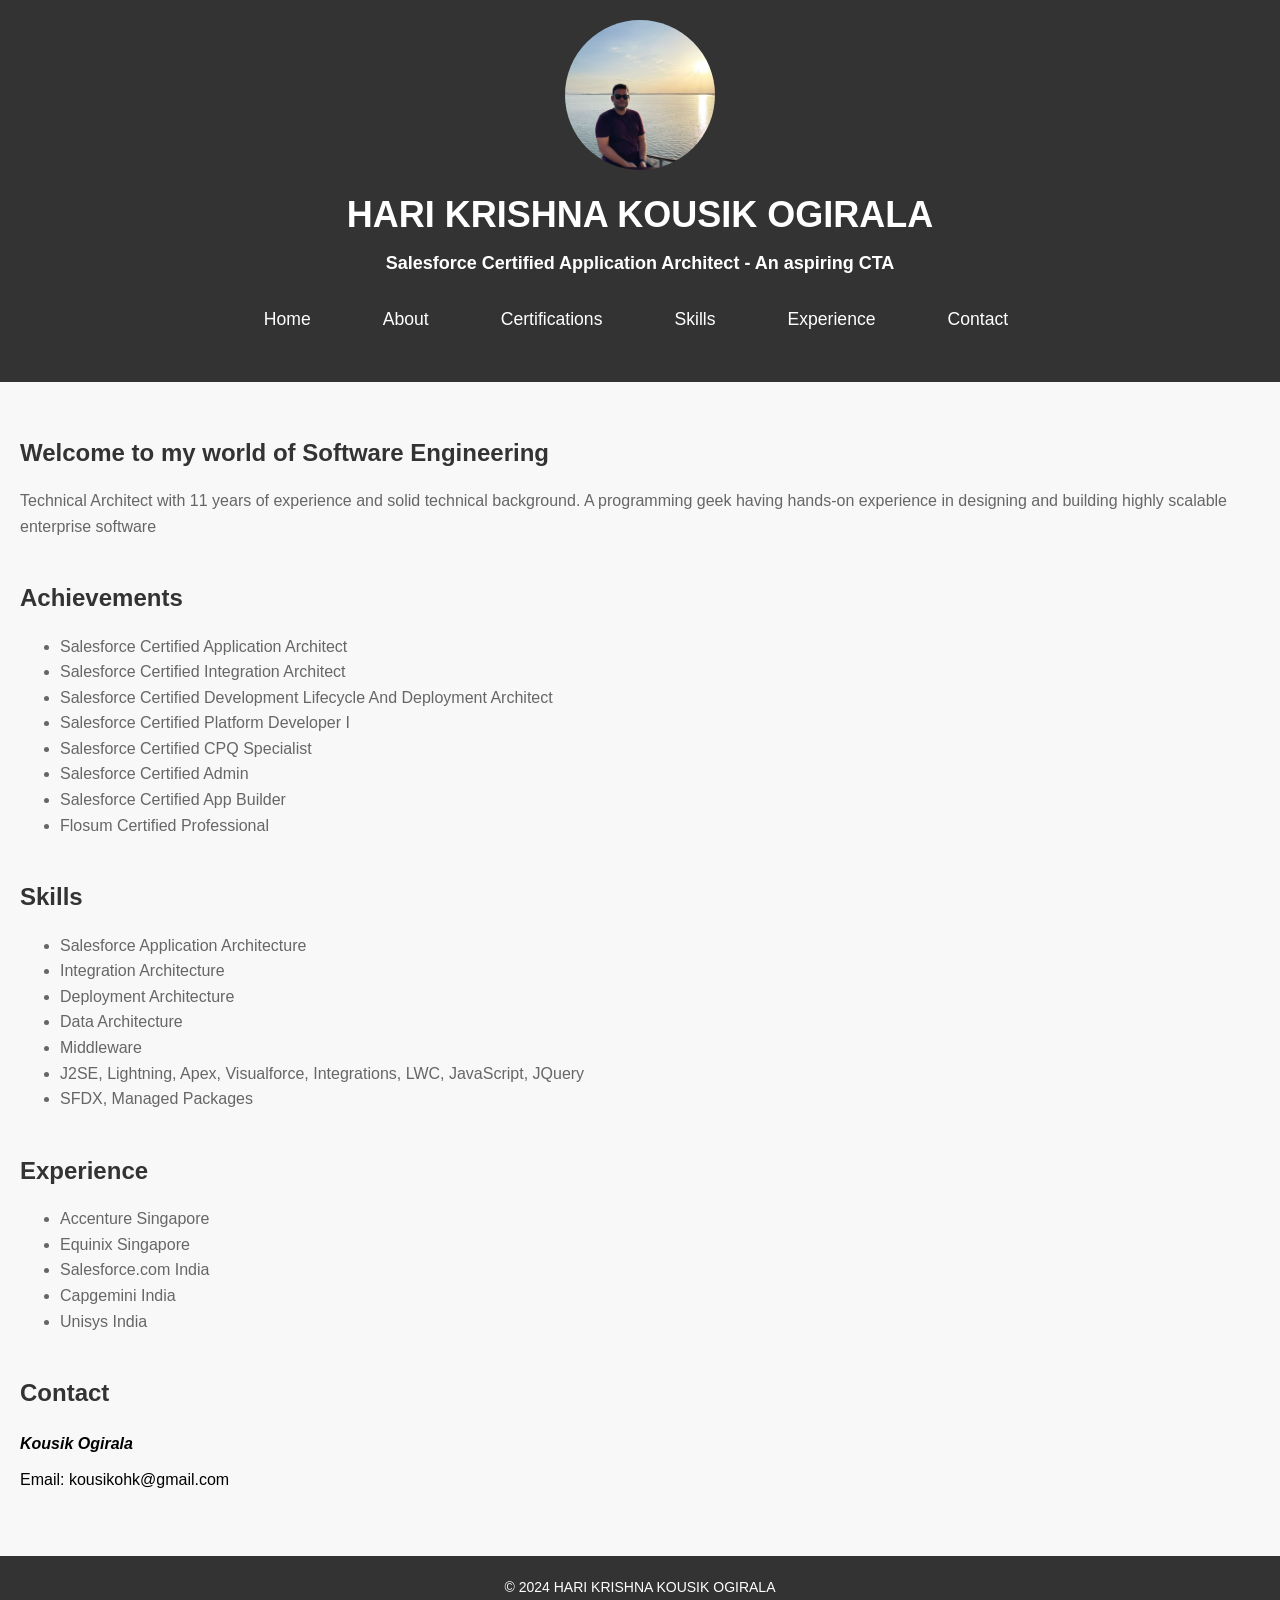
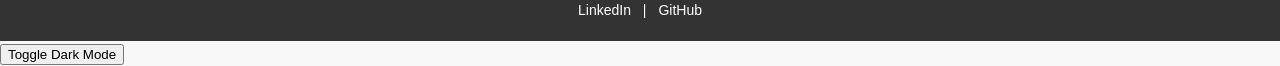
==== index.html @ 6cfcb4b8 "Added css for mobile view" ====
<!DOCTYPE html>
<html lang="en">
<head>
    <meta charset="UTF-8">
    <meta name="viewport" content="width=device-width, initial-scale=1.0">
    <title>HARI KRISHNA KOUSIK OGIRALA - Portfolio</title>
    <link rel="stylesheet" href="styles.css">
    <style>
        /* Additional CSS styles */
        body {
            font-family: Arial, sans-serif;
            margin: 0;
            padding: 0;
            background-color: #f8f8f8;
            transition: background-color 0.3s ease;
        }
        header {
            background-color: #333;
            color: #fff;
            padding: 20px 0;
            text-align: center;
        }
        header h1 {
            margin: 0;
            font-size: 36px;
        }
        header h2 {
            margin: 5px 0;
            font-size: 18px;
        }
        header p {
            margin: 5px 0;
            font-size: 14px;
        }
        nav ul {
            list-style-type: none;
            padding: 0;
            margin: 20px 0;
            text-align: center;
        }
        nav ul li {
            display: inline-block;
            margin: 0 10px;
        }
        nav ul li a {
            color: #333;
            text-decoration: none;
            font-size: 16px;
        }
        main {
            padding: 20px;
        }
        section {
            margin-bottom: 40px;
        }
        section h2 {
            color: #333;
            font-size: 24px;
            margin-bottom: 10px;
        }
        section p,
        section ul {
            color: #666;
            font-size: 16px;
        }
        footer {
            background-color: #333;
            color: #fff;
            text-align: center;
            padding: 20px 0;
        }
        footer p {
            margin: 0;
            font-size: 14px;
        }
        footer a {
            color: #fff;
            text-decoration: none;
            margin: 0 10px;
        }
        footer a:hover {
            text-decoration: underline;
        }

        /* Dark mode styles */
        body.dark-mode {
            background-color: #222;
            color: #fff;
        }

        /* Media Queries for Mobile View */
        @media screen and (max-width: 768px) {
            header h1 {
                font-size: 28px;
            }
            header h2 {
                font-size: 16px;
            }
            header p {
                font-size: 12px;
            }
            nav ul li a {
                font-size: 14px;
            }
            section h2 {
                font-size: 20px;
            }
            section p,
            section ul {
                font-size: 14px;
            }
            footer p {
                font-size: 12px;
            }
            footer a {
                font-size: 12px;
            }
        }
    </style>
</head>
<body>
    <header>
        <img src="profile.jpg" alt="HARI KRISHNA KOUSIK OGIRALA" class="profile-img" valign ="left">
        <h1>HARI KRISHNA KOUSIK OGIRALA</h1>
        <h2>Salesforce Certified Application Architect - An aspiring CTA</h2>
        <nav>
            <ul>
                <li><a href="#home">Home</a></li>
                <li><a href="#about">About</a></li>
                <li><a href="#certifications">Certifications</a></li>
                <li><a href="#skills">Skills</a></li>
                <li><a href="#experience">Experience</a></li>
                <!--<li><a href="#projects">Projects</a></li>-->
                <li><a href="#contact">Contact</a></li>
            </ul>
        </nav>
    </header>
    
    <main>
        <section id="about">
            <h2>Welcome to my world of Software Engineering</h2>
            <p>Technical Architect with 11 years of experience and solid technical background. A programming geek having hands-on experience in designing and building highly scalable enterprise software</p>
        </section>
        <section id="certifications">
            <h2>Achievements</h2>
            <ul>
                <li>Salesforce Certified Application Architect</li>
                <li>Salesforce Certified Integration Architect</li>
                <li>Salesforce Certified Development Lifecycle And Deployment Architect</li>
                <li>Salesforce Certified Platform Developer I</li>
                <li>Salesforce Certified CPQ Specialist</li>
                <li>Salesforce Certified Admin</li>
                <li>Salesforce Certified App Builder</li>
                <li>Flosum Certified Professional</li>
            </ul>
        </section>
        
        <section id="skills">
            <h2>Skills</h2>
            <ul>
                <li>Salesforce Application Architecture</li>
                <li>Integration Architecture</li>
                <li>Deployment Architecture</li>
                <li>Data Architecture</li>
                <li>Middleware</li>
                <li>J2SE, Lightning, Apex, Visualforce, Integrations, LWC, JavaScript, JQuery</li>
                <li>SFDX, Managed Packages</li>
            </ul>
        </section>
        
        <section id="experience">
            <h2>Experience</h2>
            <ul>
                <li>Accenture Singapore</li>
                <li>Equinix Singapore</li>
                <li>Salesforce.com India</li>
                <li>Capgemini India</li>
                <li>Unisys India</li>
            </ul>
        </section>
        
        <!--<section id="projects">
            <h2>Projects</h2>
            <p></p>
        </section>-->
        
        <section id="contact">
            <h2>Contact</Menu></h2>
            <form id="contactForm">
                <label for="name"><b><i>Kousik Ogirala</i></b></label>
                <label for="email">Email: kousikohk@gmail.com</label>
            </form>
        </section>
    </main>
    
    <footer>
        <p>&copy; 2024 HARI KRISHNA KOUSIK OGIRALA</p>
        <p>
            <a href="https://www.linkedin.com/in/hari-krishna-kousik-ogirala-9187b417/" target="_blank">LinkedIn</a> | 
            <a href="https://github.com/kousikohk" target="_blank">GitHub</a>
        </p>
    </footer>

    <script src="scripts.js"></script>
    <script>
        // JavaScript for dark mode toggle
        const body = document.body;
        const darkModeToggle = document.createElement('button');
        darkModeToggle.textContent = 'Toggle Dark Mode';
        darkModeToggle.classList.add('dark-mode-toggle');
        darkModeToggle.addEventListener('click', () => {
            body.classList.toggle('dark-mode');
        });
        document.body.appendChild(darkModeToggle);
    </script>
</body>
</html>
---- styles.css ----
body {
    font-family: Arial, sans-serif;
    margin: 0;
    padding: 0;
    line-height: 1.6;
    background-color: #f4f4f4;
}

header {
    background: #333;
    color: #fff;
    padding: 1rem 0;
    text-align: center;
}

header h1, header h2 {
    margin: 0.5rem 0;
}

header p {
    margin: 0.5rem 0 1.5rem;
}

header nav ul {
    list-style: none;
    padding: 0;
    display: flex;
    justify-content: center;
}

header nav ul li {
    margin: 0 1rem;
    position: relative;
}

header nav ul li a {
    color: #fff;
    text-decoration: none;
    font-size: 1.1rem;
    padding: 0.5rem 1rem;
    display: block;
    transition: background 0.3s;
}

header nav ul li a::after {
    content: '';
    display: inline-block;
    margin-left: 0.5rem;
    transition: transform 0.3s;
}

header nav ul li a:hover {
    background: #555;
}

header nav ul li a:hover::after {
    transform: translateX(5px);
}

main {
    padding: 2rem;
}

section {
    margin: 2rem 0;
}

.profile-img {
    width: 150px;
    height: auto;
    border-radius: 50%;
    display: block;
    margin: 0 auto 1rem;
}

footer {
    background: #333;
    color: #fff;
    text-align: center;
    padding: 1rem 0;
}

footer p {
    margin: 0.5rem 0;
}

footer p a {
    color: #fff;
    text-decoration: none;
    margin: 0 0.5rem;
}

form {
    display: flex;
    flex-direction: column;
}

form label {
    margin: 0.5rem 0 0.2rem;
}

form input, form textarea {
    padding: 0.5rem;
    margin-bottom: 1rem;
}

form button {
    padding: 0.5rem;
    background: #333;
    color: #fff;
    border: none;
    cursor: pointer;
    transition: background 0.3s;
}

form button:hover {
    background: #555;
}
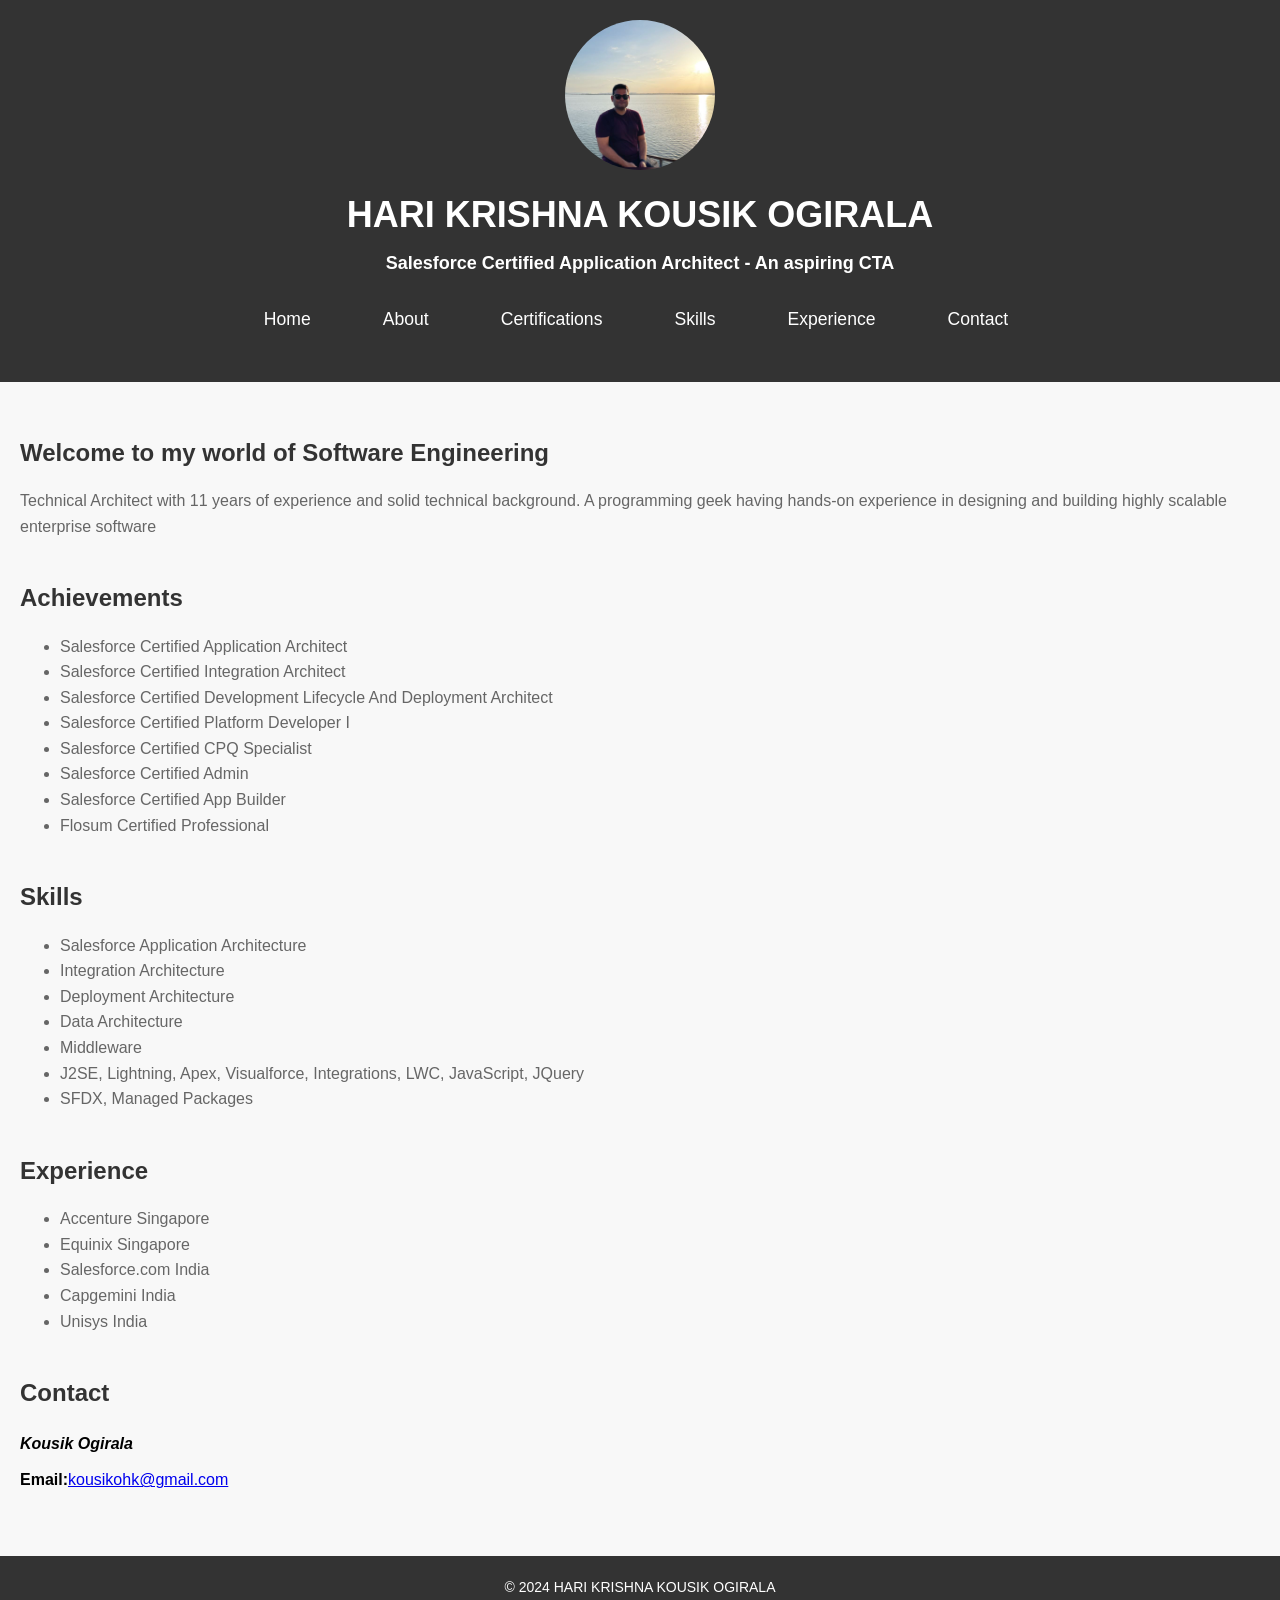
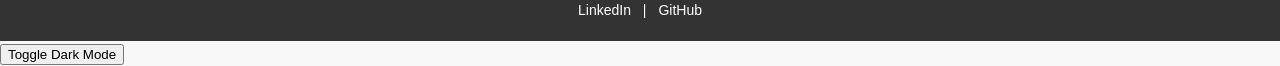
==== commit 0cd31933: "fixed mailto" ====
--- a/index.html
+++ b/index.html
@@ -188,7 +188,7 @@
             <h2>Contact</Menu></h2>
             <form id="contactForm">
                 <label for="name"><b><i>Kousik Ogirala</i></b></label>
-                <label for="email">Email: kousikohk@gmail.com</label>
+                <label for="email"><b>Email:</b><a href="mailto:kousikohk@gmail.com">kousikohk@gmail.com</a></label>
             </form>
         </section>
     </main>
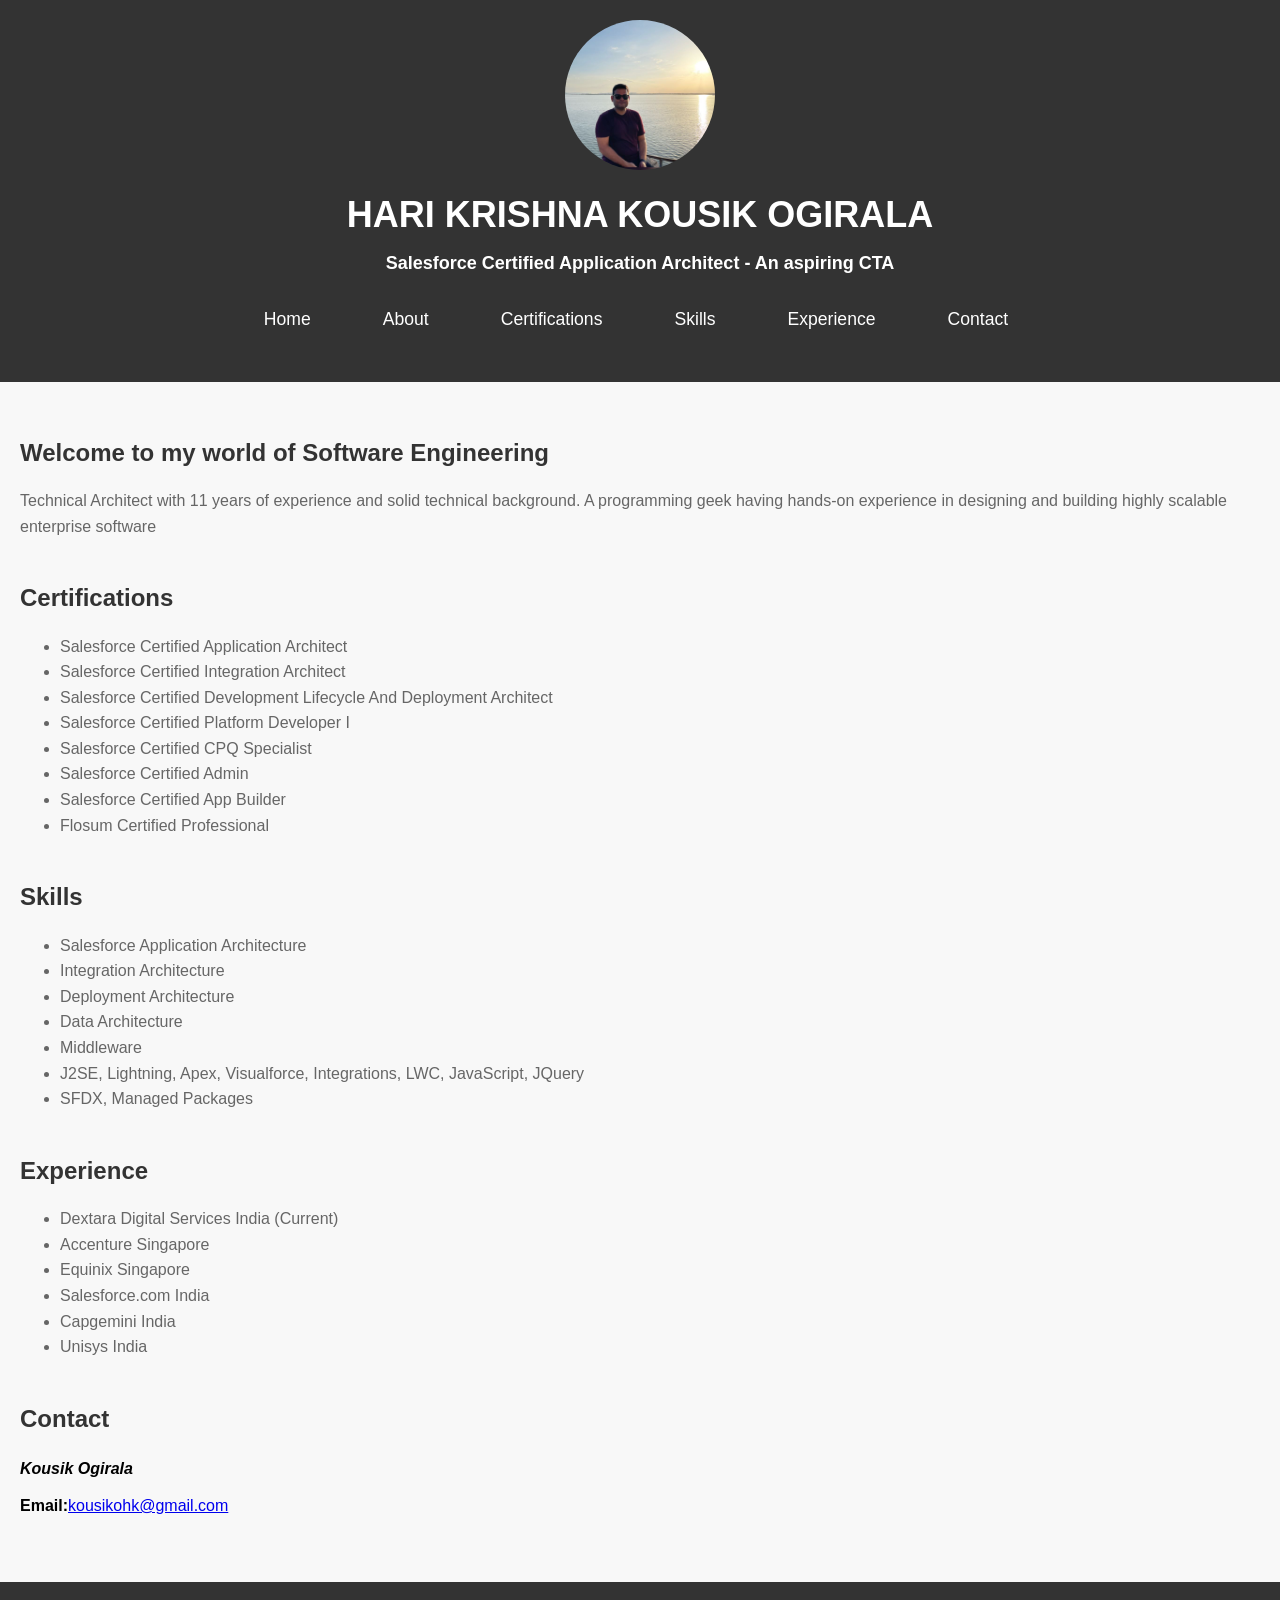
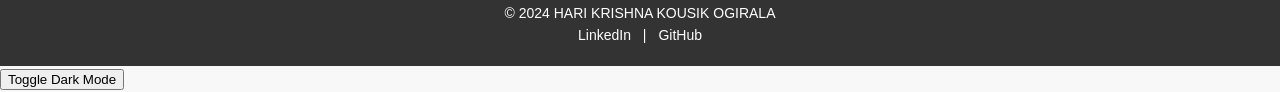
==== commit b6046cf9: "Updated index.html" ====
--- a/index.html
+++ b/index.html
@@ -142,7 +142,7 @@
             <p>Technical Architect with 11 years of experience and solid technical background. A programming geek having hands-on experience in designing and building highly scalable enterprise software</p>
         </section>
         <section id="certifications">
-            <h2>Achievements</h2>
+            <h2>Certifications</h2>
             <ul>
                 <li>Salesforce Certified Application Architect</li>
                 <li>Salesforce Certified Integration Architect</li>
@@ -171,6 +171,7 @@
         <section id="experience">
             <h2>Experience</h2>
             <ul>
+                <li>Dextara Digital Services India (Current)</li>
                 <li>Accenture Singapore</li>
                 <li>Equinix Singapore</li>
                 <li>Salesforce.com India</li>
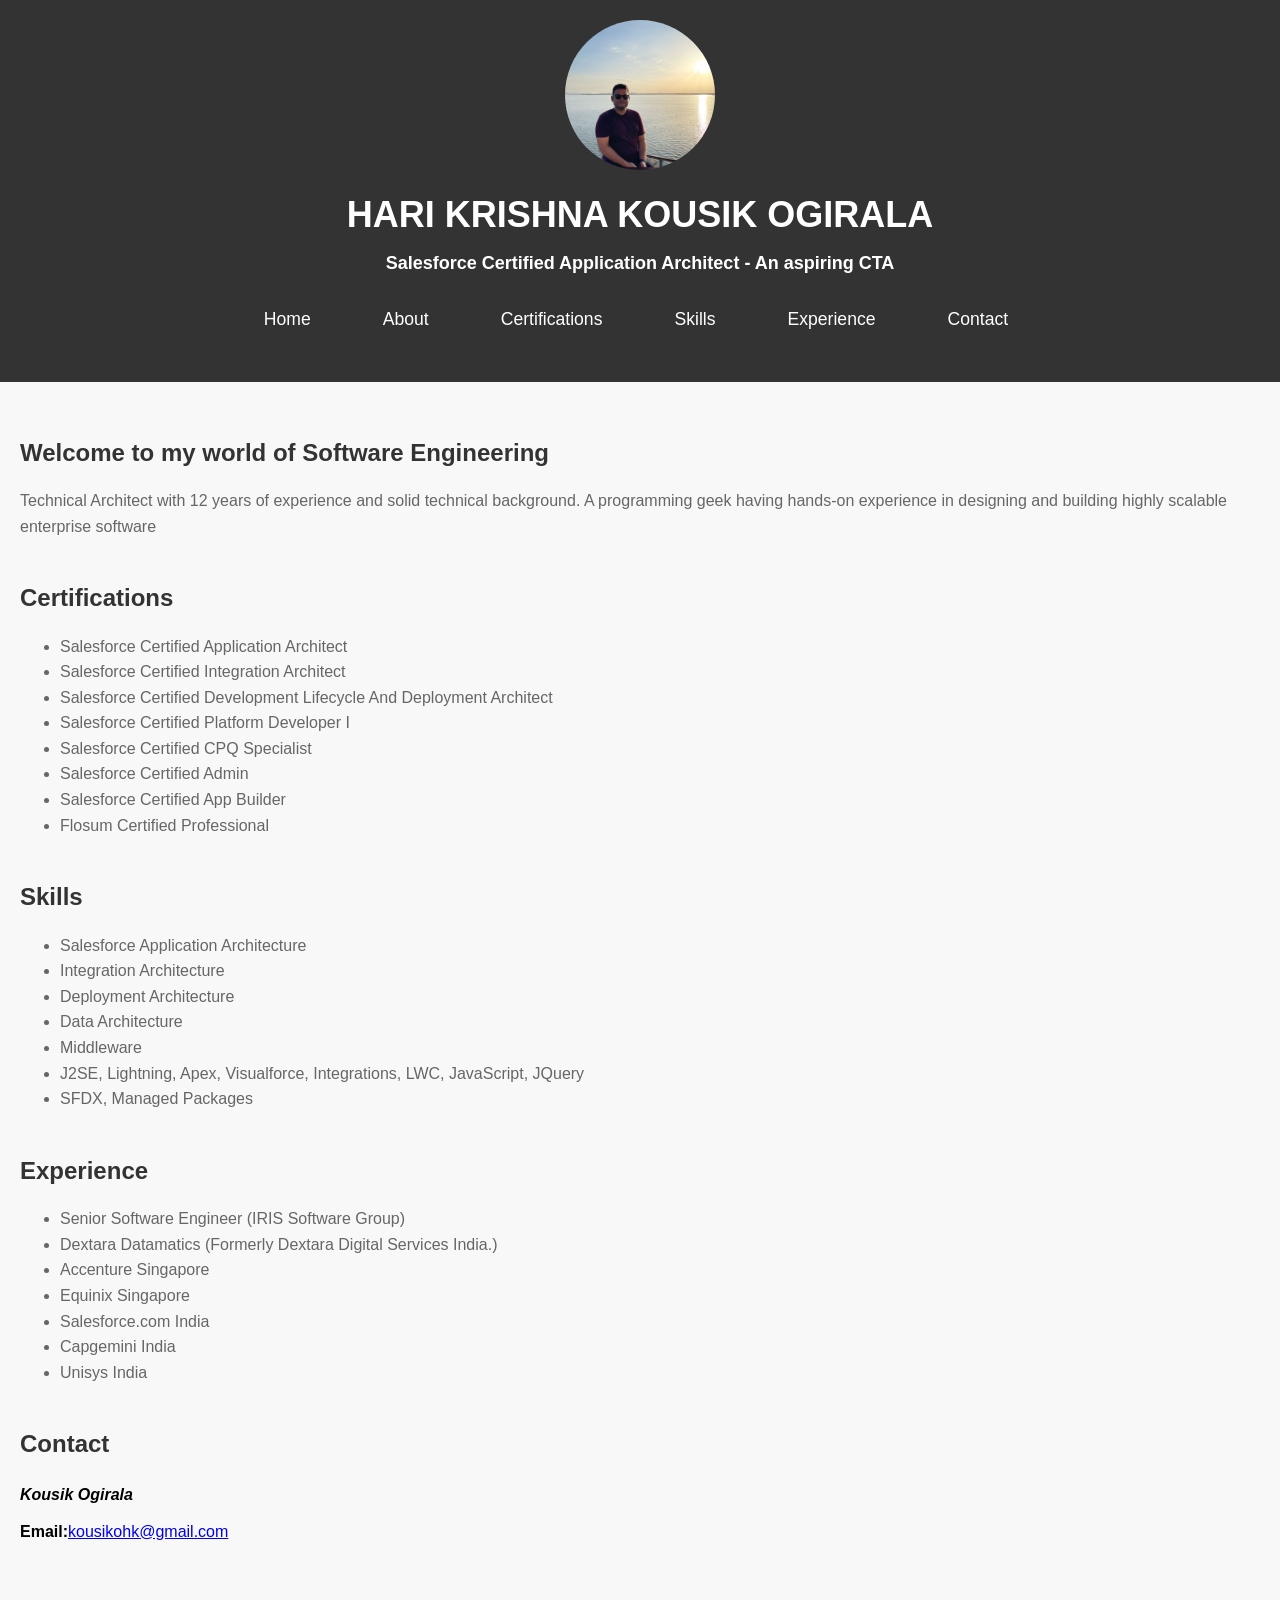
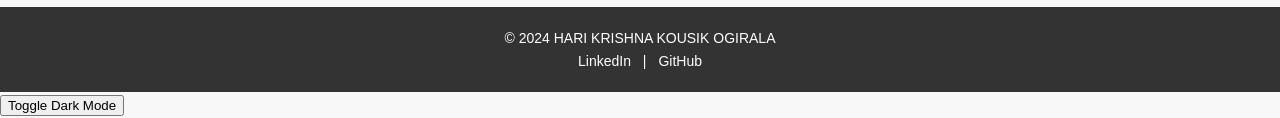
==== commit 3f9da97c: "updated skills" ====
--- a/index.html
+++ b/index.html
@@ -139,7 +139,7 @@
     <main>
         <section id="about">
             <h2>Welcome to my world of Software Engineering</h2>
-            <p>Technical Architect with 11 years of experience and solid technical background. A programming geek having hands-on experience in designing and building highly scalable enterprise software</p>
+            <p>Technical Architect with 12 years of experience and solid technical background. A programming geek having hands-on experience in designing and building highly scalable enterprise software</p>
         </section>
         <section id="certifications">
             <h2>Certifications</h2>
@@ -171,7 +171,8 @@
         <section id="experience">
             <h2>Experience</h2>
             <ul>
-                <li>Dextara Digital Services India (Current)</li>
+                <li>Senior Software Engineer (IRIS Software Group)</li>
+                <li>Dextara Datamatics (Formerly Dextara Digital Services India.)</li>
                 <li>Accenture Singapore</li>
                 <li>Equinix Singapore</li>
                 <li>Salesforce.com India</li>
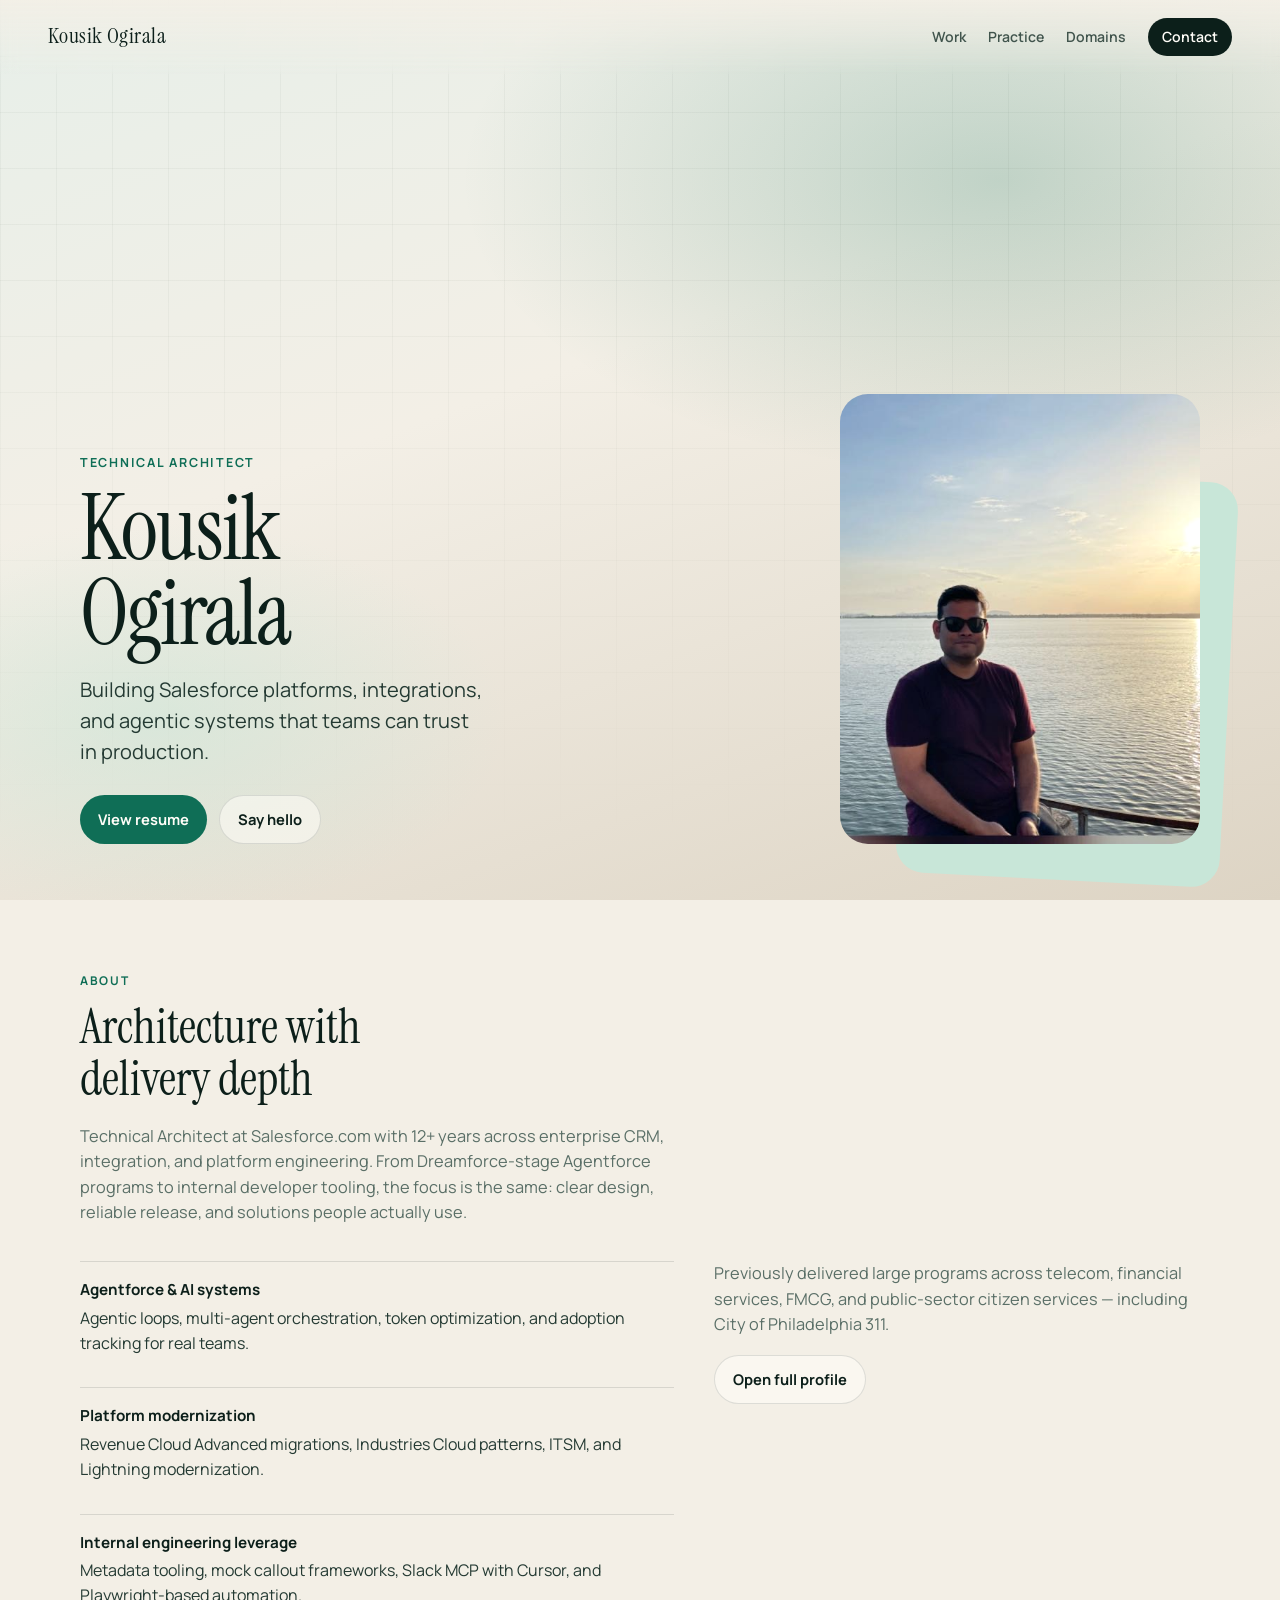
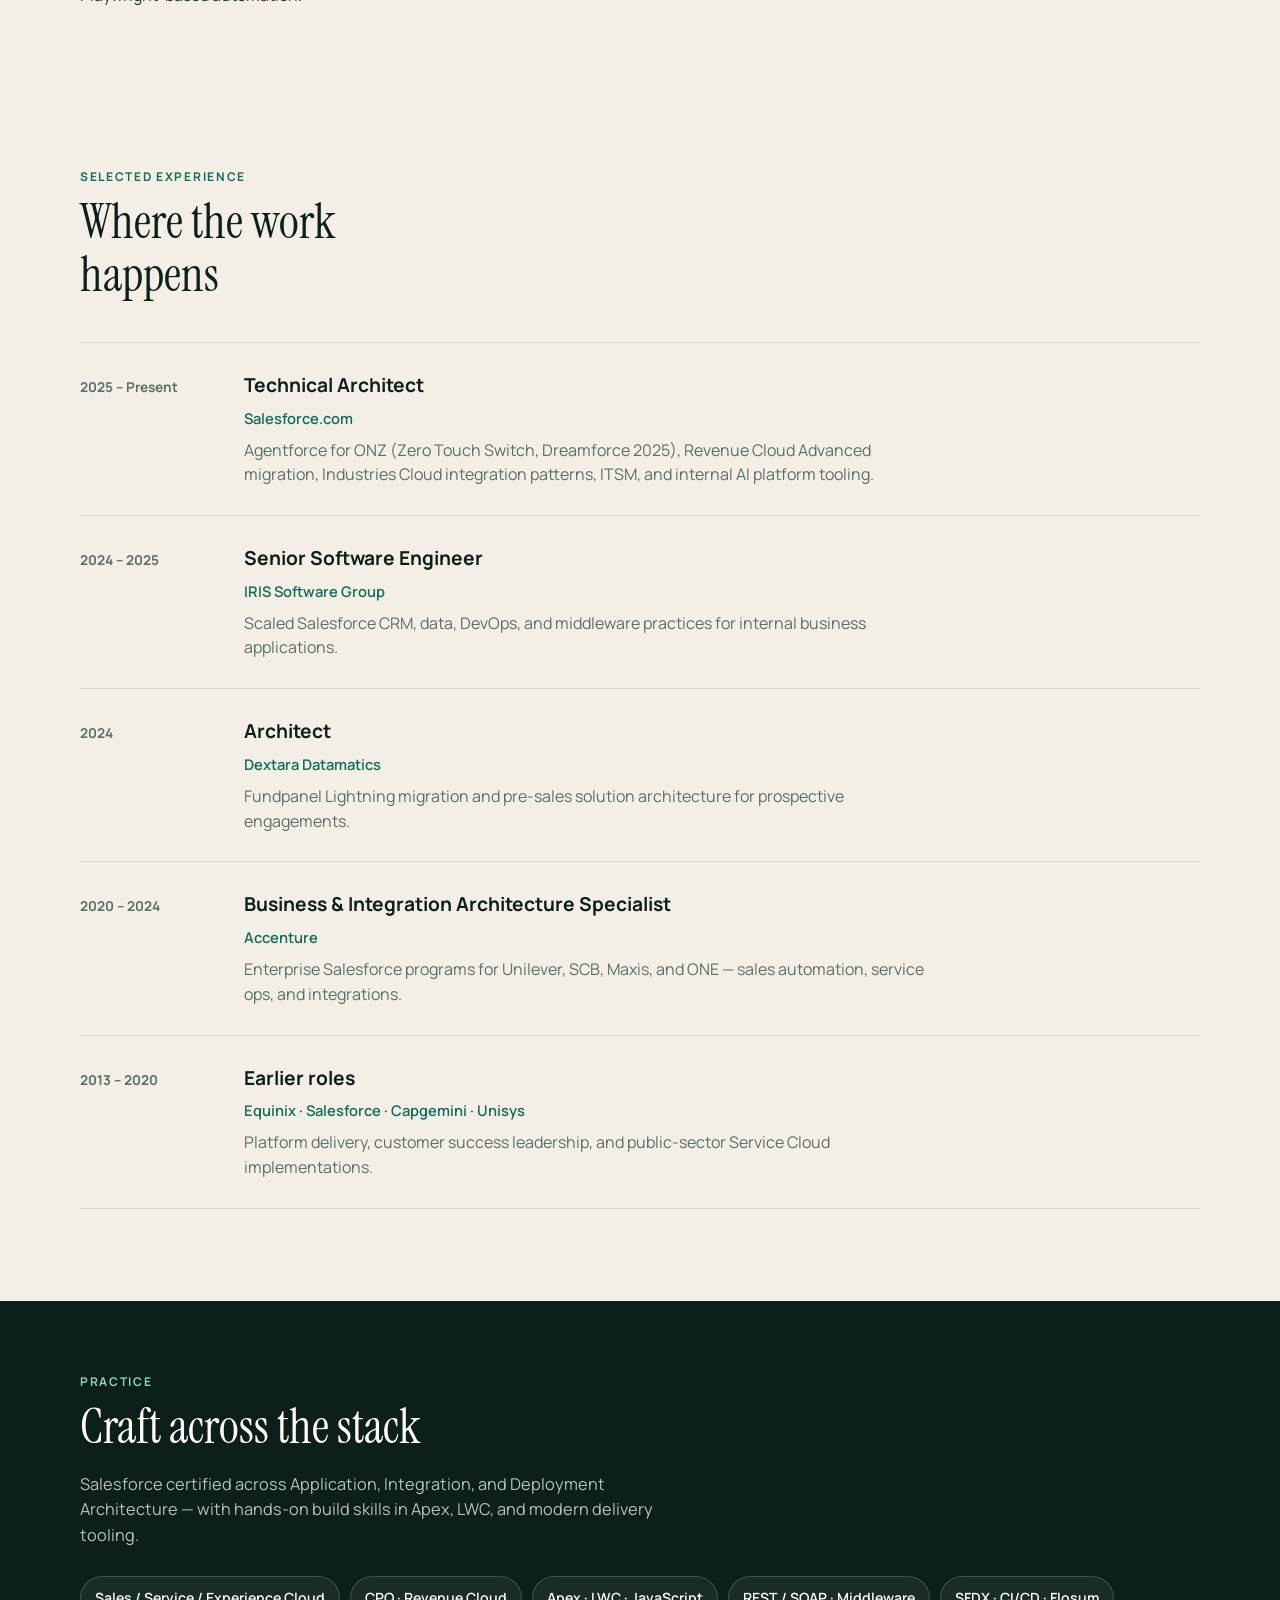
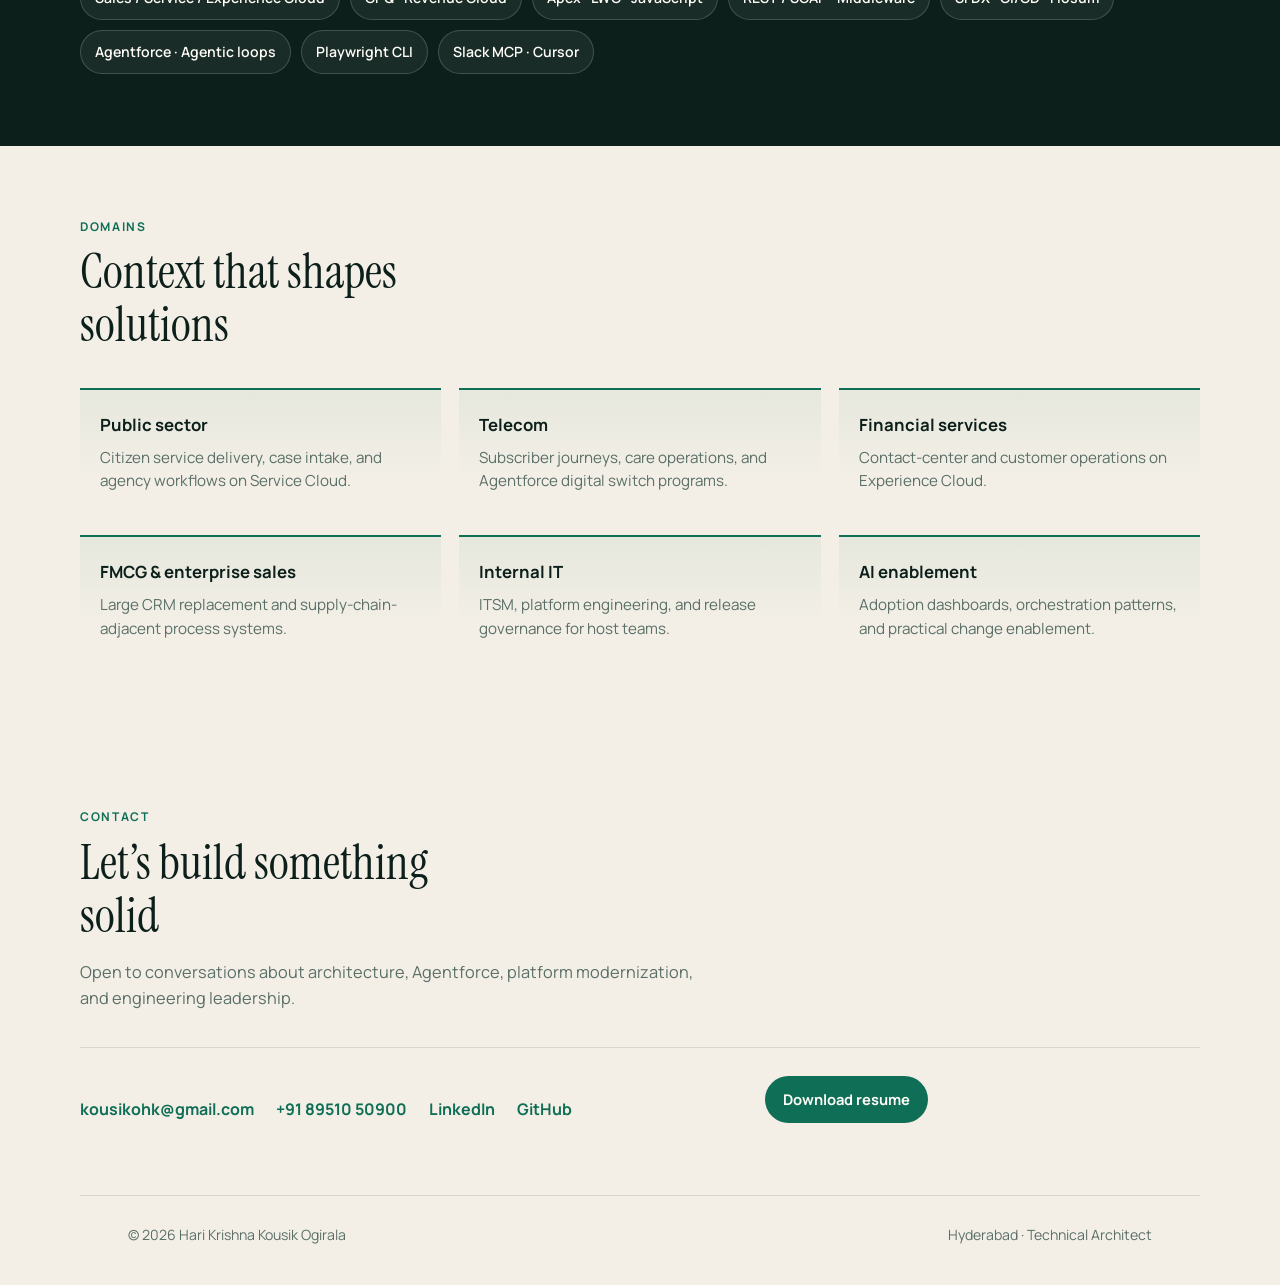
==== commit 1a76c31f: "Redesign personal site as a Technical Architect portfolio. Replace the job-seeker / advisory framing" ====
--- a/index.html
+++ b/index.html
@@ -3,217 +3,601 @@
 <head>
     <meta charset="UTF-8">
     <meta name="viewport" content="width=device-width, initial-scale=1.0">
-    <title>HARI KRISHNA KOUSIK OGIRALA - Portfolio</title>
-    <link rel="stylesheet" href="styles.css">
+    <meta name="description" content="Hari Krishna Kousik Ogirala — Technical Architect specializing in Salesforce platforms, integrations, and agentic AI solutions.">
+    <title>Kousik Ogirala — Technical Architect</title>
+    <link rel="preconnect" href="https://fonts.googleapis.com">
+    <link rel="preconnect" href="https://fonts.gstatic.com" crossorigin>
+    <link href="https://fonts.googleapis.com/css2?family=Instrument+Serif:ital@0;1&family=Manrope:wght@400;500;600;700&display=swap" rel="stylesheet">
     <style>
-        /* Additional CSS styles */
+        :root {
+            --ink: #0c1f1a;
+            --ink-soft: #243a33;
+            --muted: #5a6f67;
+            --paper: #f3efe6;
+            --line: rgba(12, 31, 26, 0.12);
+            --accent: #0f6e56;
+            --accent-deep: #0a4f3d;
+            --glow: #c8e6d8;
+            --white: #fffdf8;
+            --font-display: "Instrument Serif", Georgia, serif;
+            --font-body: "Manrope", sans-serif;
+            --max: 1120px;
+        }
+
+        * { box-sizing: border-box; }
+        html { scroll-behavior: smooth; }
         body {
-            font-family: Arial, sans-serif;
+            margin: 0;
+            font-family: var(--font-body);
+            color: var(--ink);
+            background: var(--paper);
+            line-height: 1.55;
+        }
+        img { max-width: 100%; display: block; }
+        a { color: inherit; }
+
+        .site-nav {
+            position: fixed;
+            inset: 0 0 auto 0;
+            z-index: 40;
+            display: flex;
+            justify-content: space-between;
+            align-items: center;
+            padding: 18px clamp(20px, 4vw, 48px);
+            background: linear-gradient(to bottom, rgba(243, 239, 230, 0.92), rgba(243, 239, 230, 0));
+            backdrop-filter: blur(8px);
+        }
+        .mark {
+            font-family: var(--font-display);
+            font-size: 1.35rem;
+            letter-spacing: 0.02em;
+            text-decoration: none;
+        }
+        .nav-links {
+            display: flex;
+            gap: 22px;
+            align-items: center;
+            font-size: 0.88rem;
+            font-weight: 600;
+        }
+        .nav-links a {
+            text-decoration: none;
+            color: var(--ink-soft);
+            opacity: 0.85;
+            transition: opacity 0.2s ease, color 0.2s ease;
+        }
+        .nav-links a:hover { opacity: 1; color: var(--accent); }
+        .nav-cta {
+            background: var(--ink);
+            color: var(--white) !important;
+            padding: 8px 14px;
+            border-radius: 999px;
+            opacity: 1 !important;
+        }
+        .nav-cta:hover { background: var(--accent-deep); color: var(--white) !important; }
+
+        .hero {
+            min-height: 100vh;
+            display: grid;
+            align-items: end;
+            padding: 120px clamp(20px, 4vw, 48px) 56px;
+            position: relative;
+            overflow: hidden;
+            background:
+                radial-gradient(ellipse 70% 55% at 78% 20%, rgba(15, 110, 86, 0.22), transparent 60%),
+                radial-gradient(ellipse 50% 40% at 12% 80%, rgba(200, 230, 216, 0.55), transparent 55%),
+                linear-gradient(160deg, #e7efe9 0%, var(--paper) 42%, #ddd4c4 100%);
+        }
+        .hero::before {
+            content: "";
+            position: absolute;
+            inset: 0;
+            background-image:
+                linear-gradient(rgba(12, 31, 26, 0.035) 1px, transparent 1px),
+                linear-gradient(90deg, rgba(12, 31, 26, 0.035) 1px, transparent 1px);
+            background-size: 56px 56px;
+            mask-image: linear-gradient(to bottom, black 30%, transparent 95%);
+            pointer-events: none;
+            animation: drift 28s linear infinite;
+        }
+        @keyframes drift {
+            from { transform: translateY(0); }
+            to { transform: translateY(-56px); }
+        }
+        .hero-inner {
+            width: min(var(--max), 100%);
+            margin: 0 auto;
+            position: relative;
+            z-index: 1;
+            display: grid;
+            grid-template-columns: 1.15fr 0.85fr;
+            gap: clamp(28px, 5vw, 64px);
+            align-items: end;
+        }
+        .eyebrow {
+            font-size: 0.78rem;
+            font-weight: 700;
+            letter-spacing: 0.14em;
+            text-transform: uppercase;
+            color: var(--accent);
+            margin: 0 0 14px;
+            opacity: 0;
+            animation: rise 0.8s ease 0.1s forwards;
+        }
+        .hero h1 {
+            font-family: var(--font-display);
+            font-weight: 400;
+            font-size: clamp(3.2rem, 8vw, 5.6rem);
+            line-height: 0.95;
+            margin: 0 0 18px;
+            letter-spacing: -0.02em;
+            opacity: 0;
+            animation: rise 0.9s ease 0.2s forwards;
+        }
+        .hero-lead {
+            font-size: clamp(1.05rem, 1.7vw, 1.25rem);
+            color: var(--ink-soft);
+            max-width: 34ch;
+            margin: 0 0 28px;
+            opacity: 0;
+            animation: rise 0.9s ease 0.35s forwards;
+        }
+        .hero-actions {
+            display: flex;
+            flex-wrap: wrap;
+            gap: 12px;
+            opacity: 0;
+            animation: rise 0.9s ease 0.5s forwards;
+        }
+        .btn {
+            display: inline-flex;
+            align-items: center;
+            gap: 8px;
+            text-decoration: none;
+            font-weight: 700;
+            font-size: 0.92rem;
+            padding: 12px 18px;
+            border-radius: 999px;
+            transition: transform 0.2s ease, background 0.2s ease, color 0.2s ease;
+        }
+        .btn:hover { transform: translateY(-2px); }
+        .btn-primary {
+            background: var(--accent);
+            color: var(--white);
+        }
+        .btn-primary:hover { background: var(--accent-deep); }
+        .btn-ghost {
+            border: 1px solid var(--line);
+            background: rgba(255, 253, 248, 0.55);
+            color: var(--ink);
+        }
+        .portrait-wrap {
+            justify-self: end;
+            width: min(360px, 100%);
+            position: relative;
+            opacity: 0;
+            animation: rise 1s ease 0.45s forwards;
+        }
+        .portrait-wrap::after {
+            content: "";
+            position: absolute;
+            inset: 18% -8% -8% 18%;
+            background: var(--glow);
+            z-index: 0;
+            border-radius: 28px;
+            transform: rotate(3deg);
+        }
+        .portrait {
+            position: relative;
+            z-index: 1;
+            width: 100%;
+            aspect-ratio: 4 / 5;
+            object-fit: cover;
+            border-radius: 28px;
+            filter: saturate(0.92) contrast(1.04);
+        }
+        @keyframes rise {
+            from { opacity: 0; transform: translateY(18px); }
+            to { opacity: 1; transform: translateY(0); }
+        }
+
+        .section {
+            width: min(var(--max), calc(100% - 40px));
+            margin: 0 auto;
+            padding: 72px 0;
+        }
+        .section-label {
+            font-size: 0.75rem;
+            font-weight: 700;
+            letter-spacing: 0.14em;
+            text-transform: uppercase;
+            color: var(--accent);
+            margin: 0 0 10px;
+        }
+        .section-title {
+            font-family: var(--font-display);
+            font-size: clamp(2rem, 4vw, 3rem);
+            font-weight: 400;
+            line-height: 1.1;
+            margin: 0 0 18px;
+            max-width: 18ch;
+        }
+        .section-copy {
+            margin: 0;
+            color: var(--muted);
+            max-width: 62ch;
+            font-size: 1.02rem;
+        }
+
+        .about-grid {
+            display: grid;
+            grid-template-columns: 1.1fr 0.9fr;
+            gap: 40px;
+            align-items: start;
+            margin-top: 36px;
+        }
+        .about-points {
+            display: grid;
+            gap: 16px;
             margin: 0;
             padding: 0;
-            background-color: #f8f8f8;
-            transition: background-color 0.3s ease;
-        }
-        header {
-            background-color: #333;
-            color: #fff;
-            padding: 20px 0;
-            text-align: center;
-        }
-        header h1 {
+            list-style: none;
+        }
+        .about-points li {
+            padding: 16px 0;
+            border-top: 1px solid var(--line);
+            font-size: 1rem;
+            color: var(--ink-soft);
+        }
+        .about-points li strong {
+            display: block;
+            color: var(--ink);
+            margin-bottom: 4px;
+            font-size: 0.95rem;
+        }
+
+        .work-list {
+            margin-top: 40px;
+            display: grid;
+            gap: 0;
+            border-top: 1px solid var(--line);
+        }
+        .work-item {
+            display: grid;
+            grid-template-columns: 140px 1fr;
+            gap: 24px;
+            padding: 28px 0;
+            border-bottom: 1px solid var(--line);
+            transition: background 0.25s ease, padding 0.25s ease;
+        }
+        .work-item:hover {
+            background: rgba(15, 110, 86, 0.04);
+            padding-left: 12px;
+            padding-right: 12px;
+        }
+        .work-year {
+            font-size: 0.85rem;
+            font-weight: 700;
+            color: var(--muted);
+            padding-top: 6px;
+        }
+        .work-item h3 {
+            margin: 0 0 6px;
+            font-size: 1.2rem;
+            font-weight: 700;
+        }
+        .work-item .company {
+            color: var(--accent);
+            font-weight: 600;
+            font-size: 0.92rem;
+            margin-bottom: 8px;
+        }
+        .work-item p {
             margin: 0;
-            font-size: 36px;
-        }
-        header h2 {
-            margin: 5px 0;
-            font-size: 18px;
-        }
-        header p {
-            margin: 5px 0;
-            font-size: 14px;
-        }
-        nav ul {
-            list-style-type: none;
-            padding: 0;
-            margin: 20px 0;
-            text-align: center;
-        }
-        nav ul li {
-            display: inline-block;
-            margin: 0 10px;
-        }
-        nav ul li a {
-            color: #333;
+            color: var(--muted);
+            max-width: 70ch;
+        }
+
+        .band {
+            background: var(--ink);
+            color: var(--white);
+            padding: 72px 0;
+            margin-top: 20px;
+        }
+        .band .section { padding: 0; }
+        .band .section-label { color: #8fd6b8; }
+        .band .section-copy { color: rgba(255, 253, 248, 0.72); }
+        .pill-grid {
+            display: flex;
+            flex-wrap: wrap;
+            gap: 10px;
+            margin-top: 28px;
+        }
+        .pill {
+            border: 1px solid rgba(255, 253, 248, 0.18);
+            background: rgba(255, 253, 248, 0.06);
+            padding: 10px 14px;
+            border-radius: 999px;
+            font-size: 0.88rem;
+            font-weight: 600;
+        }
+
+        .domain-grid {
+            display: grid;
+            grid-template-columns: repeat(3, 1fr);
+            gap: 18px;
+            margin-top: 36px;
+        }
+        .domain {
+            padding: 22px 20px 24px;
+            border-top: 2px solid var(--accent);
+            background: linear-gradient(180deg, rgba(15, 110, 86, 0.06), transparent 70%);
+        }
+        .domain h3 {
+            margin: 0 0 8px;
+            font-size: 1.05rem;
+        }
+        .domain p {
+            margin: 0;
+            color: var(--muted);
+            font-size: 0.95rem;
+        }
+
+        .contact-panel {
+            display: grid;
+            grid-template-columns: 1.2fr 0.8fr;
+            gap: 32px;
+            align-items: end;
+            margin-top: 36px;
+            padding-top: 28px;
+            border-top: 1px solid var(--line);
+        }
+        .contact-links {
+            display: flex;
+            flex-wrap: wrap;
+            gap: 14px 22px;
+            font-weight: 700;
+        }
+        .contact-links a {
+            color: var(--accent);
             text-decoration: none;
-            font-size: 16px;
-        }
-        main {
-            padding: 20px;
-        }
-        section {
-            margin-bottom: 40px;
-        }
-        section h2 {
-            color: #333;
-            font-size: 24px;
-            margin-bottom: 10px;
-        }
-        section p,
-        section ul {
-            color: #666;
-            font-size: 16px;
-        }
+            border-bottom: 1px solid transparent;
+            transition: border-color 0.2s ease;
+        }
+        .contact-links a:hover { border-bottom-color: var(--accent); }
+
         footer {
-            background-color: #333;
-            color: #fff;
-            text-align: center;
-            padding: 20px 0;
-        }
-        footer p {
-            margin: 0;
-            font-size: 14px;
-        }
-        footer a {
-            color: #fff;
-            text-decoration: none;
-            margin: 0 10px;
-        }
-        footer a:hover {
-            text-decoration: underline;
-        }
-
-        /* Dark mode styles */
-        body.dark-mode {
-            background-color: #222;
-            color: #fff;
-        }
-
-        /* Media Queries for Mobile View */
-        @media screen and (max-width: 768px) {
-            header h1 {
-                font-size: 28px;
-            }
-            header h2 {
-                font-size: 16px;
-            }
-            header p {
-                font-size: 12px;
-            }
-            nav ul li a {
-                font-size: 14px;
-            }
-            section h2 {
-                font-size: 20px;
-            }
-            section p,
-            section ul {
-                font-size: 14px;
-            }
-            footer p {
-                font-size: 12px;
-            }
-            footer a {
-                font-size: 12px;
-            }
+            padding: 28px clamp(20px, 4vw, 48px) 40px;
+            color: var(--muted);
+            font-size: 0.88rem;
+            display: flex;
+            justify-content: space-between;
+            gap: 12px;
+            flex-wrap: wrap;
+            border-top: 1px solid var(--line);
+            width: min(var(--max), calc(100% - 40px));
+            margin: 0 auto;
+        }
+
+        .reveal {
+            opacity: 0;
+            transform: translateY(16px);
+            transition: opacity 0.7s ease, transform 0.7s ease;
+        }
+        .reveal.in {
+            opacity: 1;
+            transform: translateY(0);
+        }
+
+        @media (max-width: 900px) {
+            .hero-inner,
+            .about-grid,
+            .contact-panel,
+            .domain-grid { grid-template-columns: 1fr; }
+            .portrait-wrap { justify-self: start; width: min(280px, 100%); }
+            .work-item { grid-template-columns: 1fr; gap: 6px; }
+            .nav-links a:not(.nav-cta) { display: none; }
         }
     </style>
 </head>
 <body>
-    <header>
-        <img src="profile.jpg" alt="HARI KRISHNA KOUSIK OGIRALA" class="profile-img" valign ="left">
-        <h1>HARI KRISHNA KOUSIK OGIRALA</h1>
-        <h2>Salesforce Certified Application Architect - An aspiring CTA</h2>
-        <nav>
-            <ul>
-                <li><a href="#home">Home</a></li>
-                <li><a href="#about">About</a></li>
-                <li><a href="#certifications">Certifications</a></li>
-                <li><a href="#skills">Skills</a></li>
-                <li><a href="#experience">Experience</a></li>
-                <!--<li><a href="#projects">Projects</a></li>-->
-                <li><a href="#contact">Contact</a></li>
+    <nav class="site-nav" aria-label="Primary">
+        <a class="mark" href="#top">Kousik Ogirala</a>
+        <div class="nav-links">
+            <a href="#work">Work</a>
+            <a href="#practice">Practice</a>
+            <a href="#domains">Domains</a>
+            <a class="nav-cta" href="#contact">Contact</a>
+        </div>
+    </nav>
+
+    <header class="hero" id="top">
+        <div class="hero-inner">
+            <div>
+                <p class="eyebrow">Technical Architect</p>
+                <h1>Kousik<br>Ogirala</h1>
+                <p class="hero-lead">
+                    Building Salesforce platforms, integrations, and agentic systems that teams can trust in production.
+                </p>
+                <div class="hero-actions">
+                    <a class="btn btn-primary" href="./Kousik_Ogirala_Resume_Technical_Architect.pdf">View resume</a>
+                    <a class="btn btn-ghost" href="mailto:kousikohk@gmail.com">Say hello</a>
+                </div>
+            </div>
+            <div class="portrait-wrap">
+                <img class="portrait" src="profile.jpg" alt="Portrait of Hari Krishna Kousik Ogirala">
+            </div>
+        </div>
+    </header>
+
+    <section class="section" id="about">
+        <p class="section-label reveal">About</p>
+        <h2 class="section-title reveal">Architecture with delivery depth</h2>
+        <p class="section-copy reveal">
+            Technical Architect at Salesforce.com with 12+ years across enterprise CRM, integration, and platform engineering.
+            From Dreamforce-stage Agentforce programs to internal developer tooling, the focus is the same:
+            clear design, reliable release, and solutions people actually use.
+        </p>
+        <div class="about-grid">
+            <ul class="about-points reveal">
+                <li>
+                    <strong>Agentforce &amp; AI systems</strong>
+                    Agentic loops, multi-agent orchestration, token optimization, and adoption tracking for real teams.
+                </li>
+                <li>
+                    <strong>Platform modernization</strong>
+                    Revenue Cloud Advanced migrations, Industries Cloud patterns, ITSM, and Lightning modernization.
+                </li>
+                <li>
+                    <strong>Internal engineering leverage</strong>
+                    Metadata tooling, mock callout frameworks, Slack MCP with Cursor, and Playwright-based automation.
+                </li>
             </ul>
-        </nav>
-    </header>
-    
-    <main>
-        <section id="about">
-            <h2>Welcome to my world of Software Engineering</h2>
-            <p>Technical Architect with 12 years of experience and solid technical background. A programming geek having hands-on experience in designing and building highly scalable enterprise software</p>
-        </section>
-        <section id="certifications">
-            <h2>Certifications</h2>
-            <ul>
-                <li>Salesforce Certified Application Architect</li>
-                <li>Salesforce Certified Integration Architect</li>
-                <li>Salesforce Certified Development Lifecycle And Deployment Architect</li>
-                <li>Salesforce Certified Platform Developer I</li>
-                <li>Salesforce Certified CPQ Specialist</li>
-                <li>Salesforce Certified Admin</li>
-                <li>Salesforce Certified App Builder</li>
-                <li>Flosum Certified Professional</li>
-            </ul>
-        </section>
-        
-        <section id="skills">
-            <h2>Skills</h2>
-            <ul>
-                <li>Salesforce Application Architecture</li>
-                <li>Integration Architecture</li>
-                <li>Deployment Architecture</li>
-                <li>Data Architecture</li>
-                <li>Middleware</li>
-                <li>J2SE, Lightning, Apex, Visualforce, Integrations, LWC, JavaScript, JQuery</li>
-                <li>SFDX, Managed Packages</li>
-            </ul>
-        </section>
-        
-        <section id="experience">
-            <h2>Experience</h2>
-            <ul>
-                <li>Senior Software Engineer (IRIS Software Group)</li>
-                <li>Dextara Datamatics (Formerly Dextara Digital Services India.)</li>
-                <li>Accenture Singapore</li>
-                <li>Equinix Singapore</li>
-                <li>Salesforce.com India</li>
-                <li>Capgemini India</li>
-                <li>Unisys India</li>
-            </ul>
-        </section>
-        
-        <!--<section id="projects">
-            <h2>Projects</h2>
-            <p></p>
-        </section>-->
-        
-        <section id="contact">
-            <h2>Contact</Menu></h2>
-            <form id="contactForm">
-                <label for="name"><b><i>Kousik Ogirala</i></b></label>
-                <label for="email"><b>Email:</b><a href="mailto:kousikohk@gmail.com">kousikohk@gmail.com</a></label>
-            </form>
-        </section>
-    </main>
-    
+            <div class="reveal">
+                <p class="section-copy" style="margin-bottom: 18px;">
+                    Previously delivered large programs across telecom, financial services, FMCG, and public-sector citizen services —
+                    including City of Philadelphia 311.
+                </p>
+                <a class="btn btn-ghost" href="./resume-google-application-engineer.html">Open full profile</a>
+            </div>
+        </div>
+    </section>
+
+    <section class="section" id="work">
+        <p class="section-label reveal">Selected experience</p>
+        <h2 class="section-title reveal">Where the work happens</h2>
+        <div class="work-list">
+            <article class="work-item reveal">
+                <div class="work-year">2025 – Present</div>
+                <div>
+                    <h3>Technical Architect</h3>
+                    <div class="company">Salesforce.com</div>
+                    <p>
+                        Agentforce for ONZ (Zero Touch Switch, Dreamforce 2025), Revenue Cloud Advanced migration,
+                        Industries Cloud integration patterns, ITSM, and internal AI platform tooling.
+                    </p>
+                </div>
+            </article>
+            <article class="work-item reveal">
+                <div class="work-year">2024 – 2025</div>
+                <div>
+                    <h3>Senior Software Engineer</h3>
+                    <div class="company">IRIS Software Group</div>
+                    <p>Scaled Salesforce CRM, data, DevOps, and middleware practices for internal business applications.</p>
+                </div>
+            </article>
+            <article class="work-item reveal">
+                <div class="work-year">2024</div>
+                <div>
+                    <h3>Architect</h3>
+                    <div class="company">Dextara Datamatics</div>
+                    <p>Fundpanel Lightning migration and pre-sales solution architecture for prospective engagements.</p>
+                </div>
+            </article>
+            <article class="work-item reveal">
+                <div class="work-year">2020 – 2024</div>
+                <div>
+                    <h3>Business &amp; Integration Architecture Specialist</h3>
+                    <div class="company">Accenture</div>
+                    <p>Enterprise Salesforce programs for Unilever, SCB, Maxis, and ONE — sales automation, service ops, and integrations.</p>
+                </div>
+            </article>
+            <article class="work-item reveal">
+                <div class="work-year">2013 – 2020</div>
+                <div>
+                    <h3>Earlier roles</h3>
+                    <div class="company">Equinix · Salesforce · Capgemini · Unisys</div>
+                    <p>Platform delivery, customer success leadership, and public-sector Service Cloud implementations.</p>
+                </div>
+            </article>
+        </div>
+    </section>
+
+    <section class="band" id="practice">
+        <div class="section">
+            <p class="section-label reveal">Practice</p>
+            <h2 class="section-title reveal" style="color: var(--white); max-width: 16ch;">Craft across the stack</h2>
+            <p class="section-copy reveal">
+                Salesforce certified across Application, Integration, and Deployment Architecture —
+                with hands-on build skills in Apex, LWC, and modern delivery tooling.
+            </p>
+            <div class="pill-grid reveal">
+                <span class="pill">Sales / Service / Experience Cloud</span>
+                <span class="pill">CPQ · Revenue Cloud</span>
+                <span class="pill">Apex · LWC · JavaScript</span>
+                <span class="pill">REST / SOAP · Middleware</span>
+                <span class="pill">SFDX · CI/CD · Flosum</span>
+                <span class="pill">Agentforce · Agentic loops</span>
+                <span class="pill">Playwright CLI</span>
+                <span class="pill">Slack MCP · Cursor</span>
+            </div>
+        </div>
+    </section>
+
+    <section class="section" id="domains">
+        <p class="section-label reveal">Domains</p>
+        <h2 class="section-title reveal">Context that shapes solutions</h2>
+        <div class="domain-grid">
+            <div class="domain reveal">
+                <h3>Public sector</h3>
+                <p>Citizen service delivery, case intake, and agency workflows on Service Cloud.</p>
+            </div>
+            <div class="domain reveal">
+                <h3>Telecom</h3>
+                <p>Subscriber journeys, care operations, and Agentforce digital switch programs.</p>
+            </div>
+            <div class="domain reveal">
+                <h3>Financial services</h3>
+                <p>Contact-center and customer operations on Experience Cloud.</p>
+            </div>
+            <div class="domain reveal">
+                <h3>FMCG &amp; enterprise sales</h3>
+                <p>Large CRM replacement and supply-chain-adjacent process systems.</p>
+            </div>
+            <div class="domain reveal">
+                <h3>Internal IT</h3>
+                <p>ITSM, platform engineering, and release governance for host teams.</p>
+            </div>
+            <div class="domain reveal">
+                <h3>AI enablement</h3>
+                <p>Adoption dashboards, orchestration patterns, and practical change enablement.</p>
+            </div>
+        </div>
+    </section>
+
+    <section class="section" id="contact">
+        <p class="section-label reveal">Contact</p>
+        <h2 class="section-title reveal">Let’s build something solid</h2>
+        <p class="section-copy reveal">
+            Open to conversations about architecture, Agentforce, platform modernization, and engineering leadership.
+        </p>
+        <div class="contact-panel reveal">
+            <div class="contact-links">
+                <a href="mailto:kousikohk@gmail.com">kousikohk@gmail.com</a>
+                <a href="tel:+918951050900">+91 89510 50900</a>
+                <a href="https://www.linkedin.com/in/hari-krishna-kousik-o-9187b417" target="_blank" rel="noopener noreferrer">LinkedIn</a>
+                <a href="https://github.com/kousikohk" target="_blank" rel="noopener noreferrer">GitHub</a>
+            </div>
+            <div>
+                <a class="btn btn-primary" href="./Kousik_Ogirala_Resume_Technical_Architect.pdf">Download resume</a>
+            </div>
+        </div>
+    </section>
+
     <footer>
-        <p>&copy; 2024 HARI KRISHNA KOUSIK OGIRALA</p>
-        <p>
-            <a href="https://www.linkedin.com/in/hari-krishna-kousik-ogirala-9187b417/" target="_blank">LinkedIn</a> | 
-            <a href="https://github.com/kousikohk" target="_blank">GitHub</a>
-        </p>
+        <span>© <span id="year"></span> Hari Krishna Kousik Ogirala</span>
+        <span>Hyderabad · Technical Architect</span>
     </footer>
 
-    <script src="scripts.js"></script>
     <script>
-        // JavaScript for dark mode toggle
-        const body = document.body;
-        const darkModeToggle = document.createElement('button');
-        darkModeToggle.textContent = 'Toggle Dark Mode';
-        darkModeToggle.classList.add('dark-mode-toggle');
-        darkModeToggle.addEventListener('click', () => {
-            body.classList.toggle('dark-mode');
-        });
-        document.body.appendChild(darkModeToggle);
+        document.getElementById("year").textContent = new Date().getFullYear();
+        const items = document.querySelectorAll(".reveal");
+        const io = new IntersectionObserver((entries) => {
+            entries.forEach((e) => {
+                if (e.isIntersecting) e.target.classList.add("in");
+            });
+        }, { threshold: 0.12 });
+        items.forEach((el) => io.observe(el));
     </script>
 </body>
 </html>
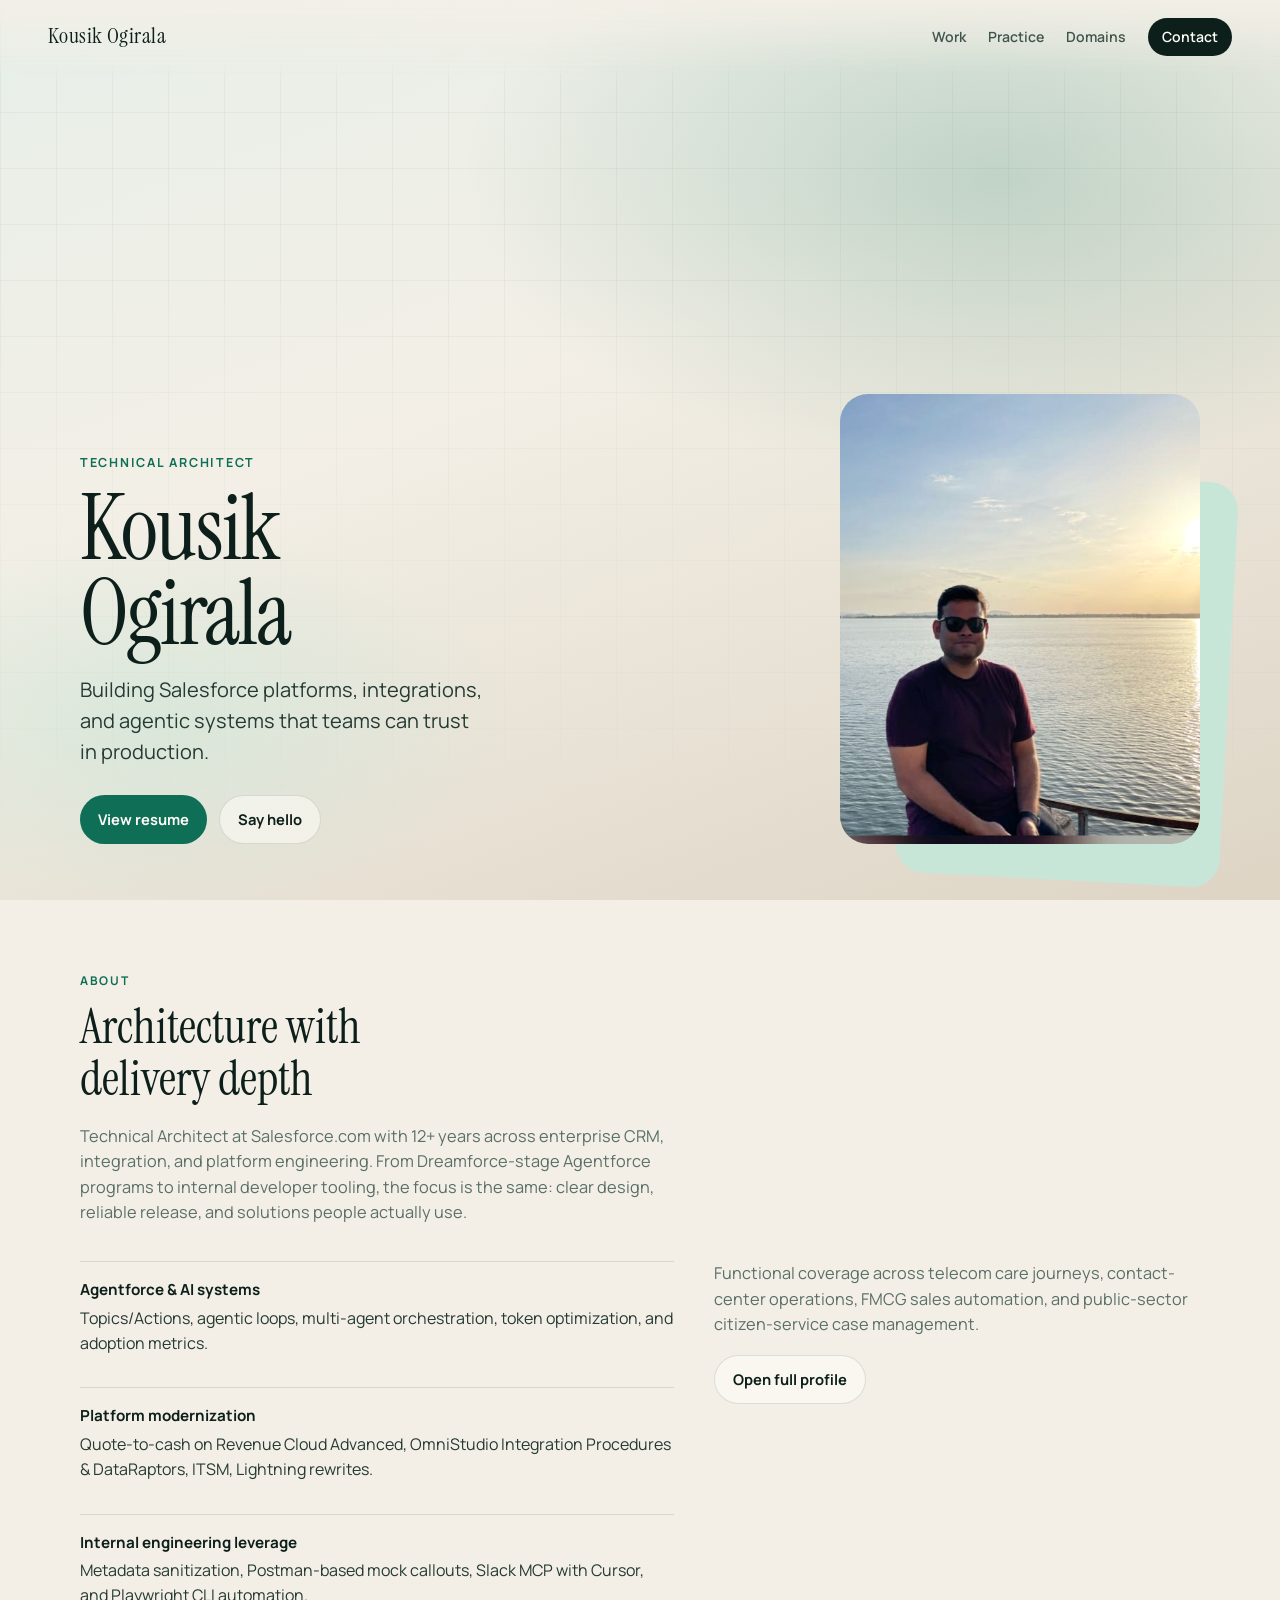
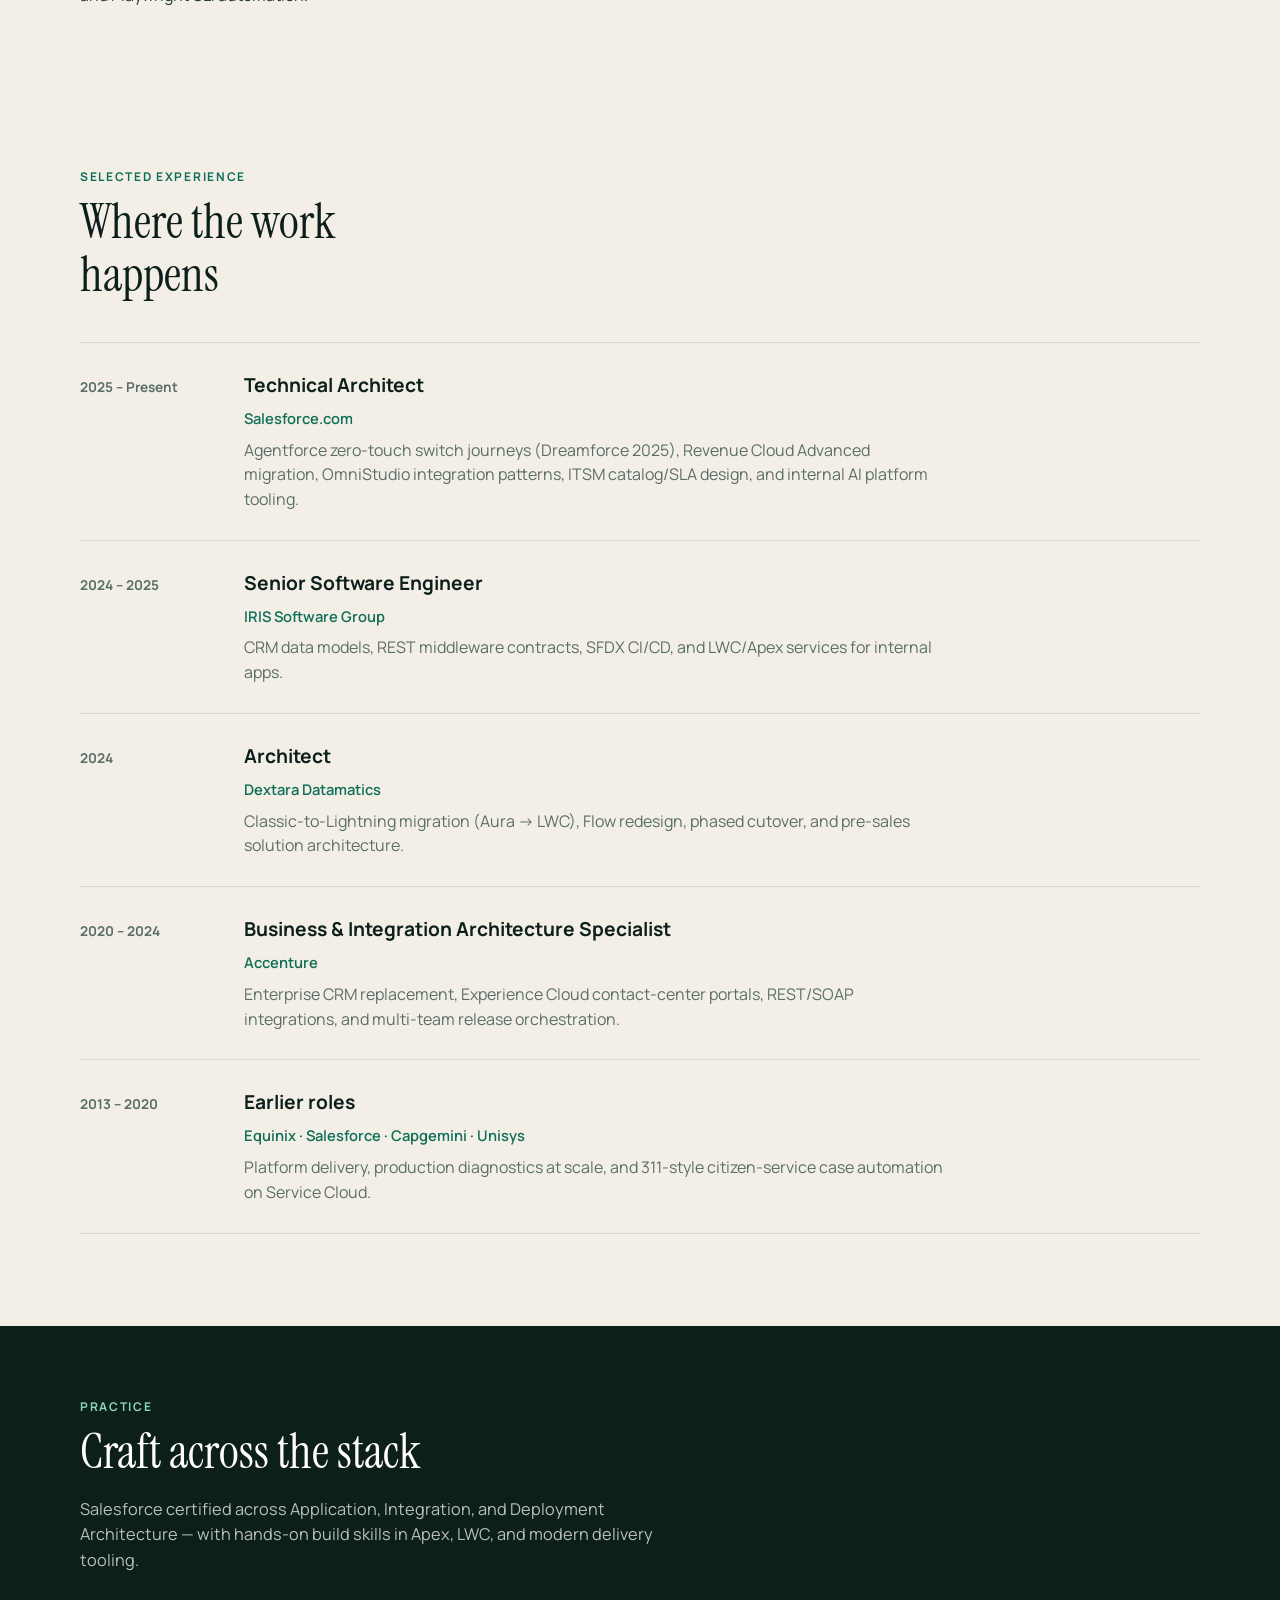
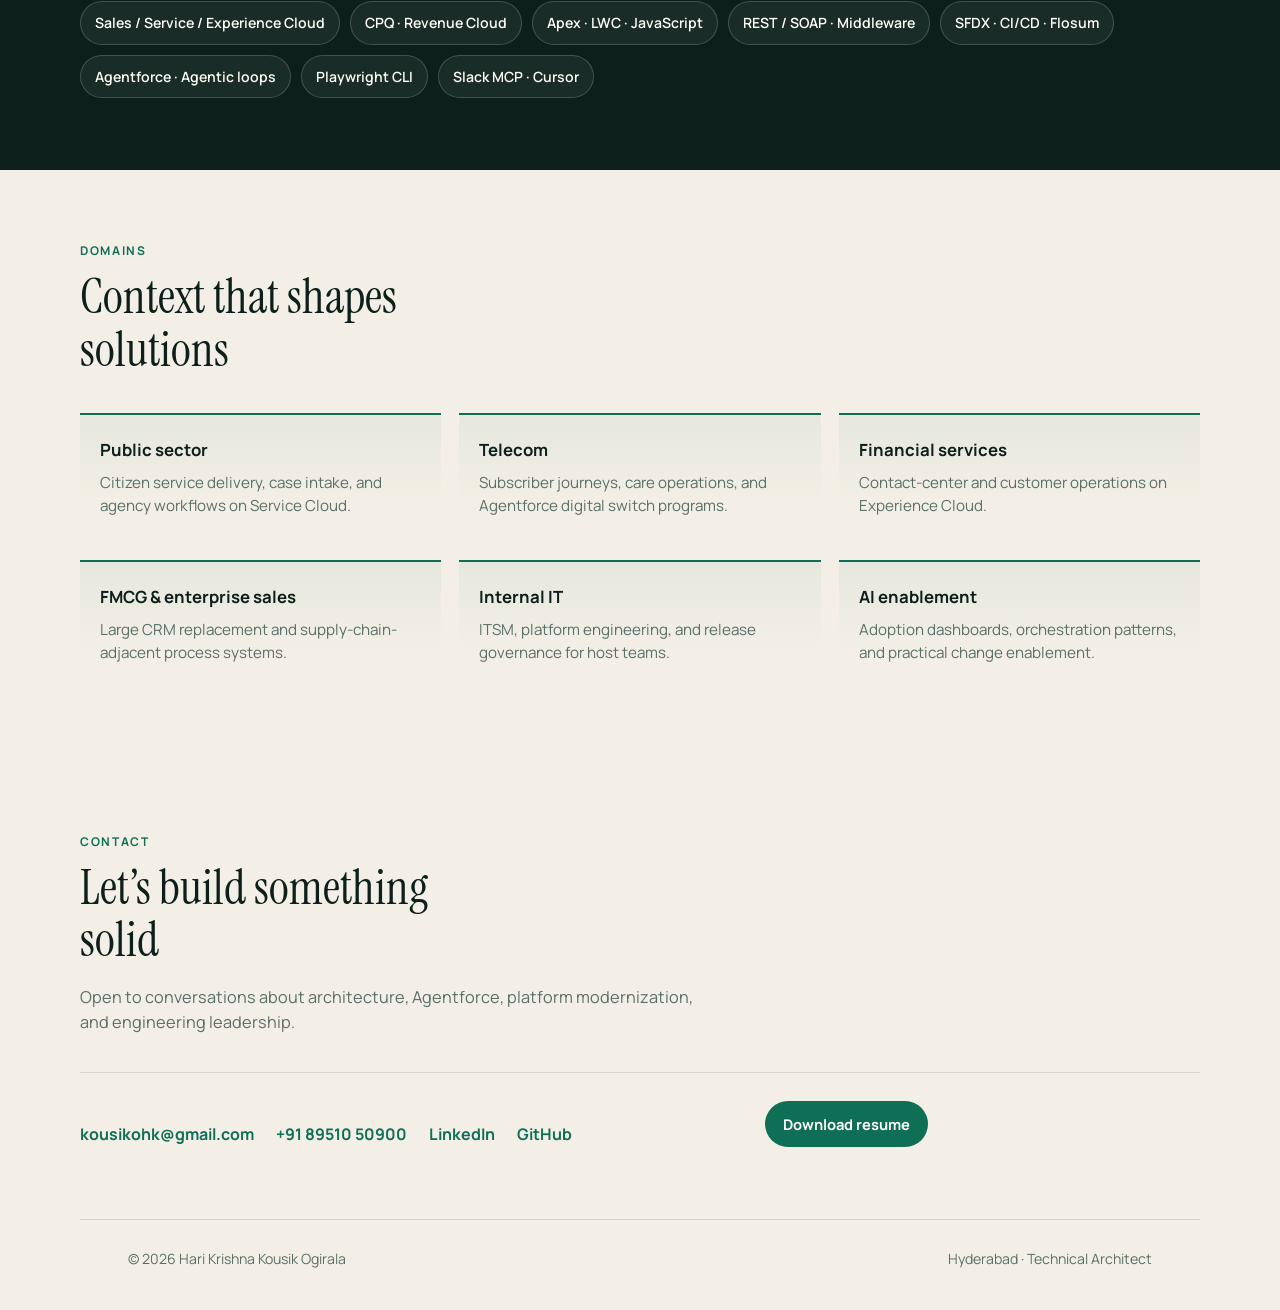
==== commit 724162c6: "Replace client names with technical and functional detail. Keep employer history while describing Ag" ====
--- a/index.html
+++ b/index.html
@@ -442,21 +442,21 @@
             <ul class="about-points reveal">
                 <li>
                     <strong>Agentforce &amp; AI systems</strong>
-                    Agentic loops, multi-agent orchestration, token optimization, and adoption tracking for real teams.
+                    Topics/Actions, agentic loops, multi-agent orchestration, token optimization, and adoption metrics.
                 </li>
                 <li>
                     <strong>Platform modernization</strong>
-                    Revenue Cloud Advanced migrations, Industries Cloud patterns, ITSM, and Lightning modernization.
+                    Quote-to-cash on Revenue Cloud Advanced, OmniStudio Integration Procedures &amp; DataRaptors, ITSM, Lightning rewrites.
                 </li>
                 <li>
                     <strong>Internal engineering leverage</strong>
-                    Metadata tooling, mock callout frameworks, Slack MCP with Cursor, and Playwright-based automation.
+                    Metadata sanitization, Postman-based mock callouts, Slack MCP with Cursor, and Playwright CLI automation.
                 </li>
             </ul>
             <div class="reveal">
                 <p class="section-copy" style="margin-bottom: 18px;">
-                    Previously delivered large programs across telecom, financial services, FMCG, and public-sector citizen services —
-                    including City of Philadelphia 311.
+                    Functional coverage across telecom care journeys, contact-center operations, FMCG sales automation,
+                    and public-sector citizen-service case management.
                 </p>
                 <a class="btn btn-ghost" href="./resume-google-application-engineer.html">Open full profile</a>
             </div>
@@ -473,8 +473,8 @@
                     <h3>Technical Architect</h3>
                     <div class="company">Salesforce.com</div>
                     <p>
-                        Agentforce for ONZ (Zero Touch Switch, Dreamforce 2025), Revenue Cloud Advanced migration,
-                        Industries Cloud integration patterns, ITSM, and internal AI platform tooling.
+                        Agentforce zero-touch switch journeys (Dreamforce 2025), Revenue Cloud Advanced migration,
+                        OmniStudio integration patterns, ITSM catalog/SLA design, and internal AI platform tooling.
                     </p>
                 </div>
             </article>
@@ -483,7 +483,7 @@
                 <div>
                     <h3>Senior Software Engineer</h3>
                     <div class="company">IRIS Software Group</div>
-                    <p>Scaled Salesforce CRM, data, DevOps, and middleware practices for internal business applications.</p>
+                    <p>CRM data models, REST middleware contracts, SFDX CI/CD, and LWC/Apex services for internal apps.</p>
                 </div>
             </article>
             <article class="work-item reveal">
@@ -491,7 +491,7 @@
                 <div>
                     <h3>Architect</h3>
                     <div class="company">Dextara Datamatics</div>
-                    <p>Fundpanel Lightning migration and pre-sales solution architecture for prospective engagements.</p>
+                    <p>Classic-to-Lightning migration (Aura → LWC), Flow redesign, phased cutover, and pre-sales solution architecture.</p>
                 </div>
             </article>
             <article class="work-item reveal">
@@ -499,7 +499,7 @@
                 <div>
                     <h3>Business &amp; Integration Architecture Specialist</h3>
                     <div class="company">Accenture</div>
-                    <p>Enterprise Salesforce programs for Unilever, SCB, Maxis, and ONE — sales automation, service ops, and integrations.</p>
+                    <p>Enterprise CRM replacement, Experience Cloud contact-center portals, REST/SOAP integrations, and multi-team release orchestration.</p>
                 </div>
             </article>
             <article class="work-item reveal">
@@ -507,7 +507,7 @@
                 <div>
                     <h3>Earlier roles</h3>
                     <div class="company">Equinix · Salesforce · Capgemini · Unisys</div>
-                    <p>Platform delivery, customer success leadership, and public-sector Service Cloud implementations.</p>
+                    <p>Platform delivery, production diagnostics at scale, and 311-style citizen-service case automation on Service Cloud.</p>
                 </div>
             </article>
         </div>
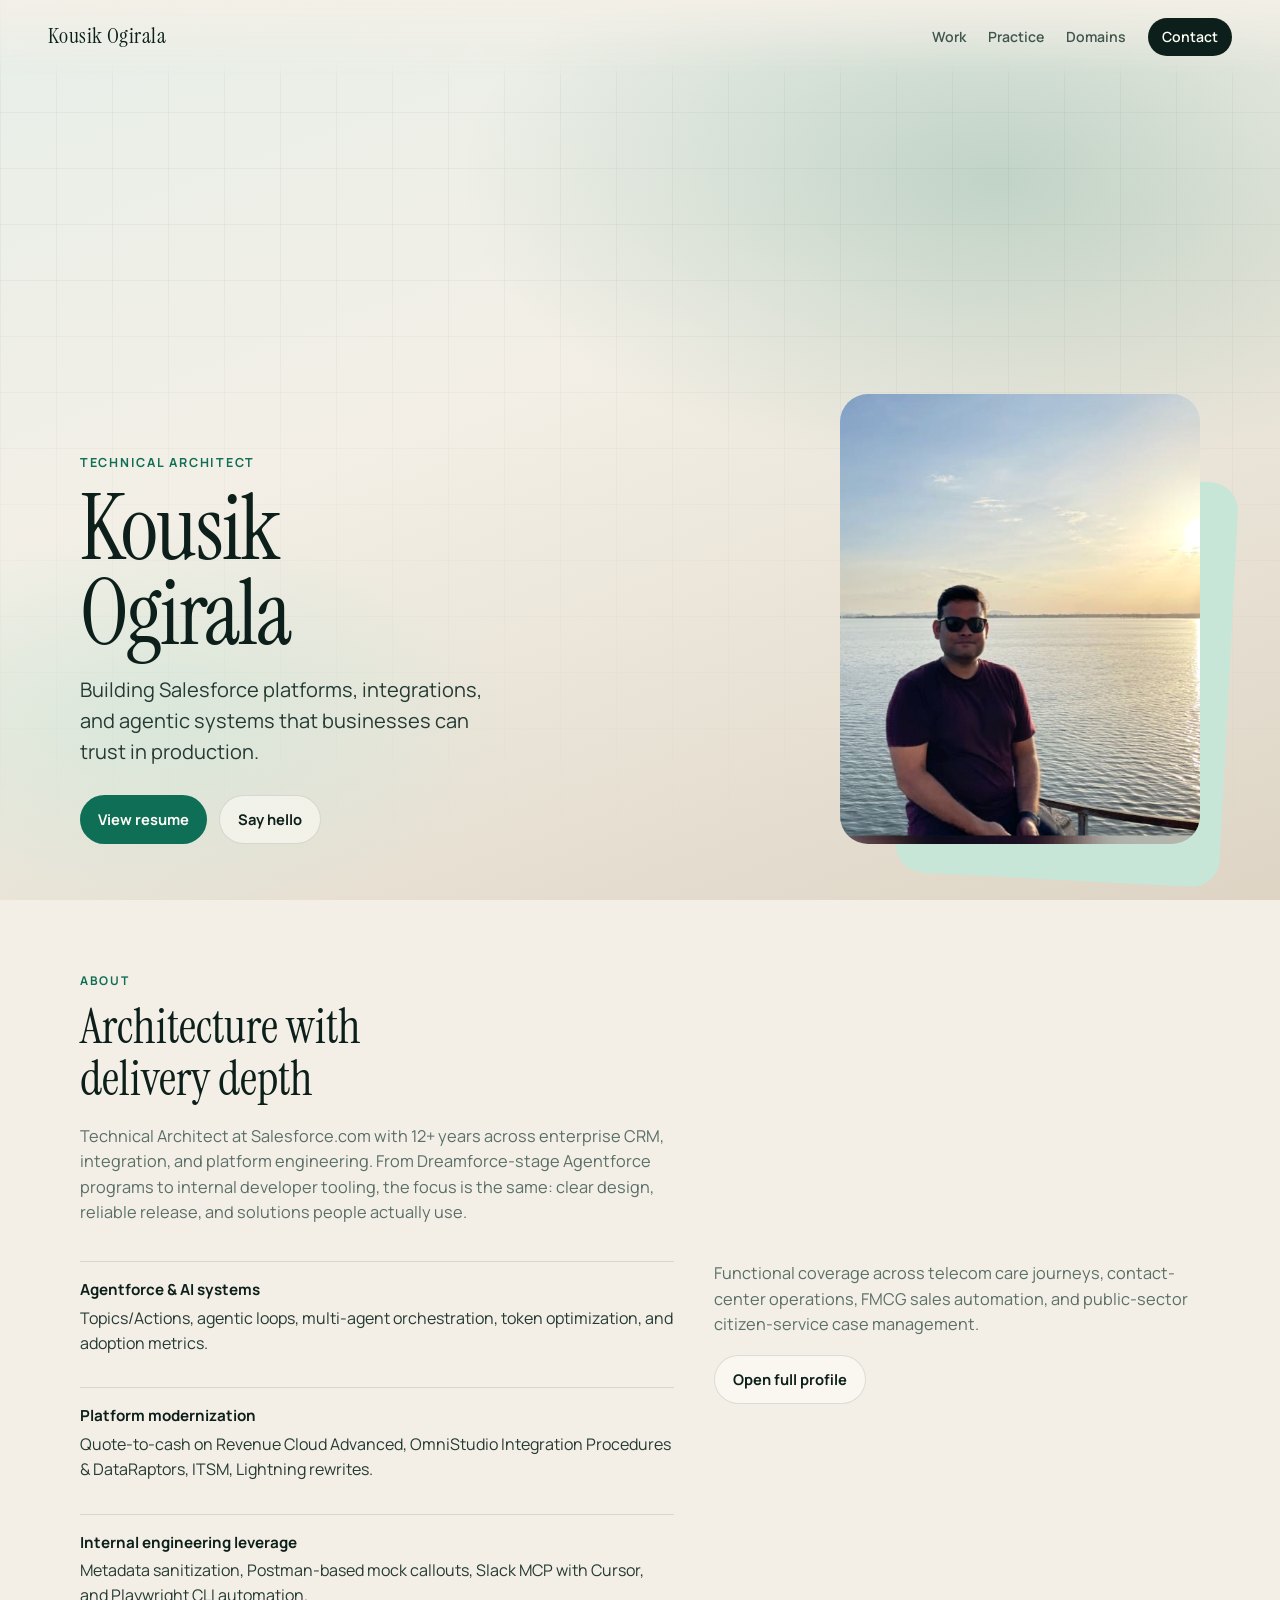
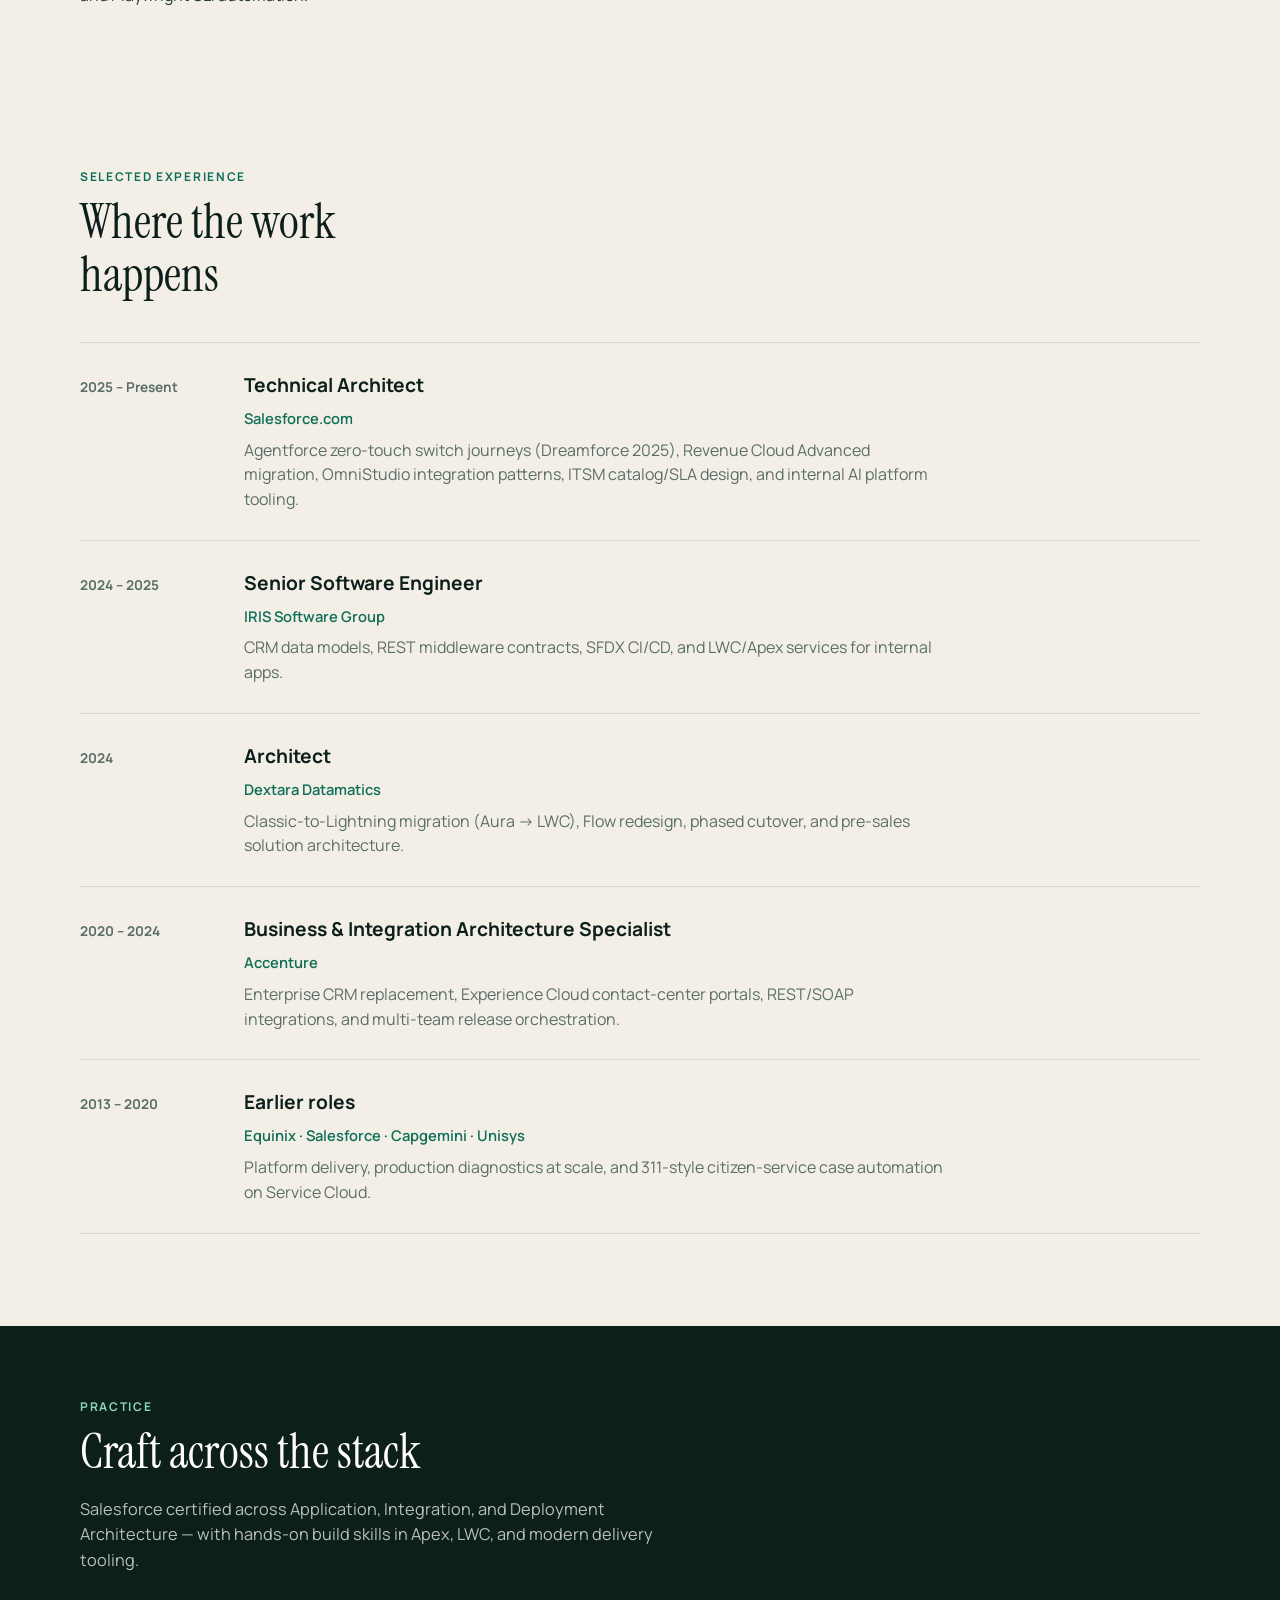
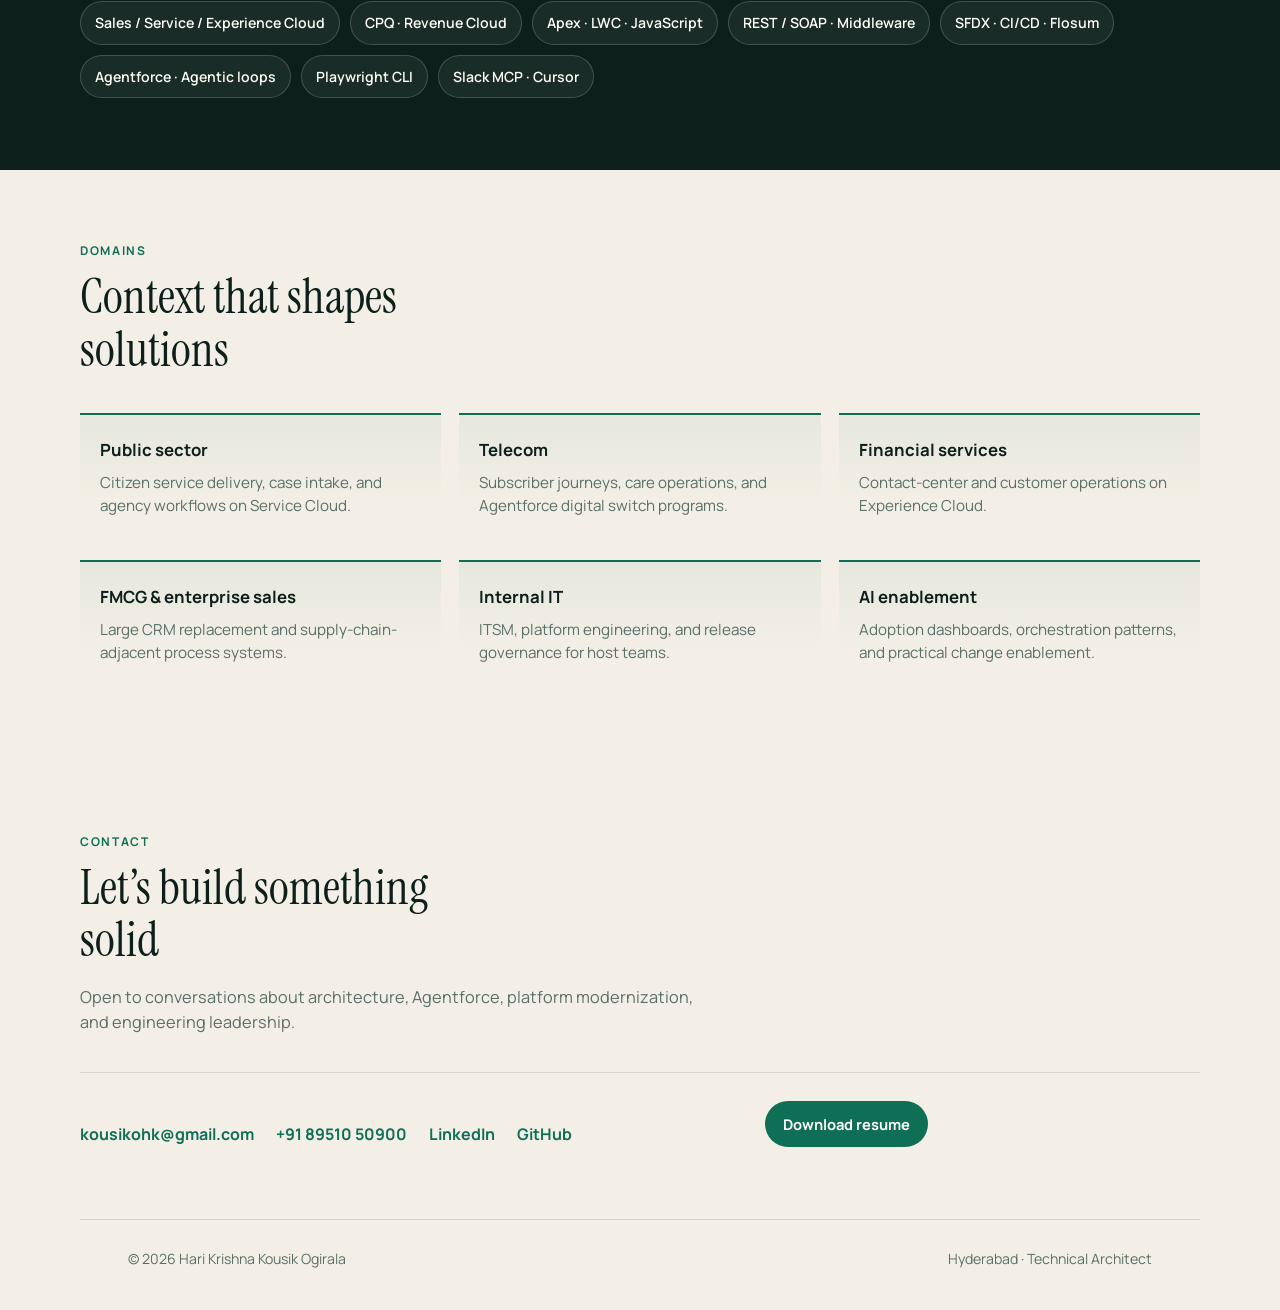
==== commit a57c6dc4: "Update index.html" ====
--- a/index.html
+++ b/index.html
@@ -417,7 +417,7 @@
                 <p class="eyebrow">Technical Architect</p>
                 <h1>Kousik<br>Ogirala</h1>
                 <p class="hero-lead">
-                    Building Salesforce platforms, integrations, and agentic systems that teams can trust in production.
+                    Building Salesforce platforms, integrations, and agentic systems that businesses can trust in production.
                 </p>
                 <div class="hero-actions">
                     <a class="btn btn-primary" href="./Kousik_Ogirala_Resume_Technical_Architect.pdf">View resume</a>
@@ -587,7 +587,7 @@
     <footer>
         <span>© <span id="year"></span> Hari Krishna Kousik Ogirala</span>
         <span>Hyderabad · Technical Architect</span>
-    </footer>
+    </footer> 
 
     <script>
         document.getElementById("year").textContent = new Date().getFullYear();
